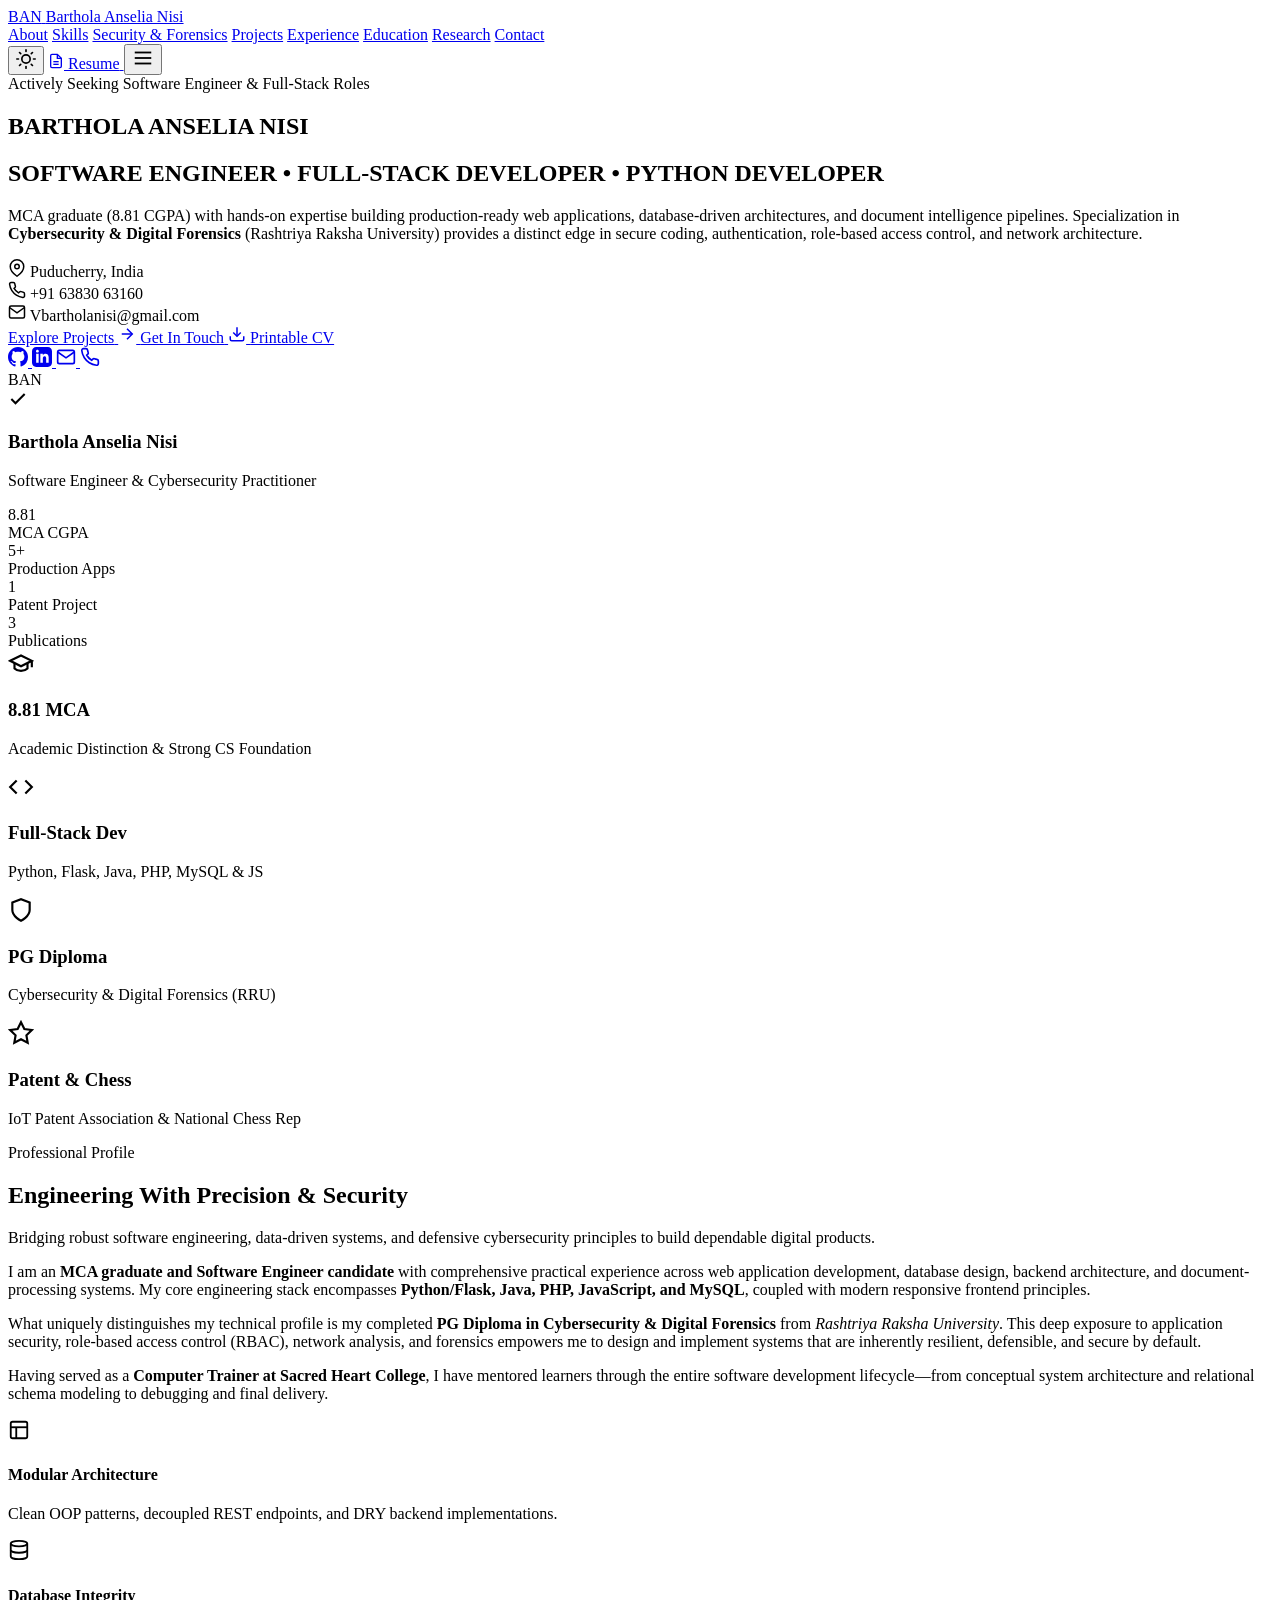
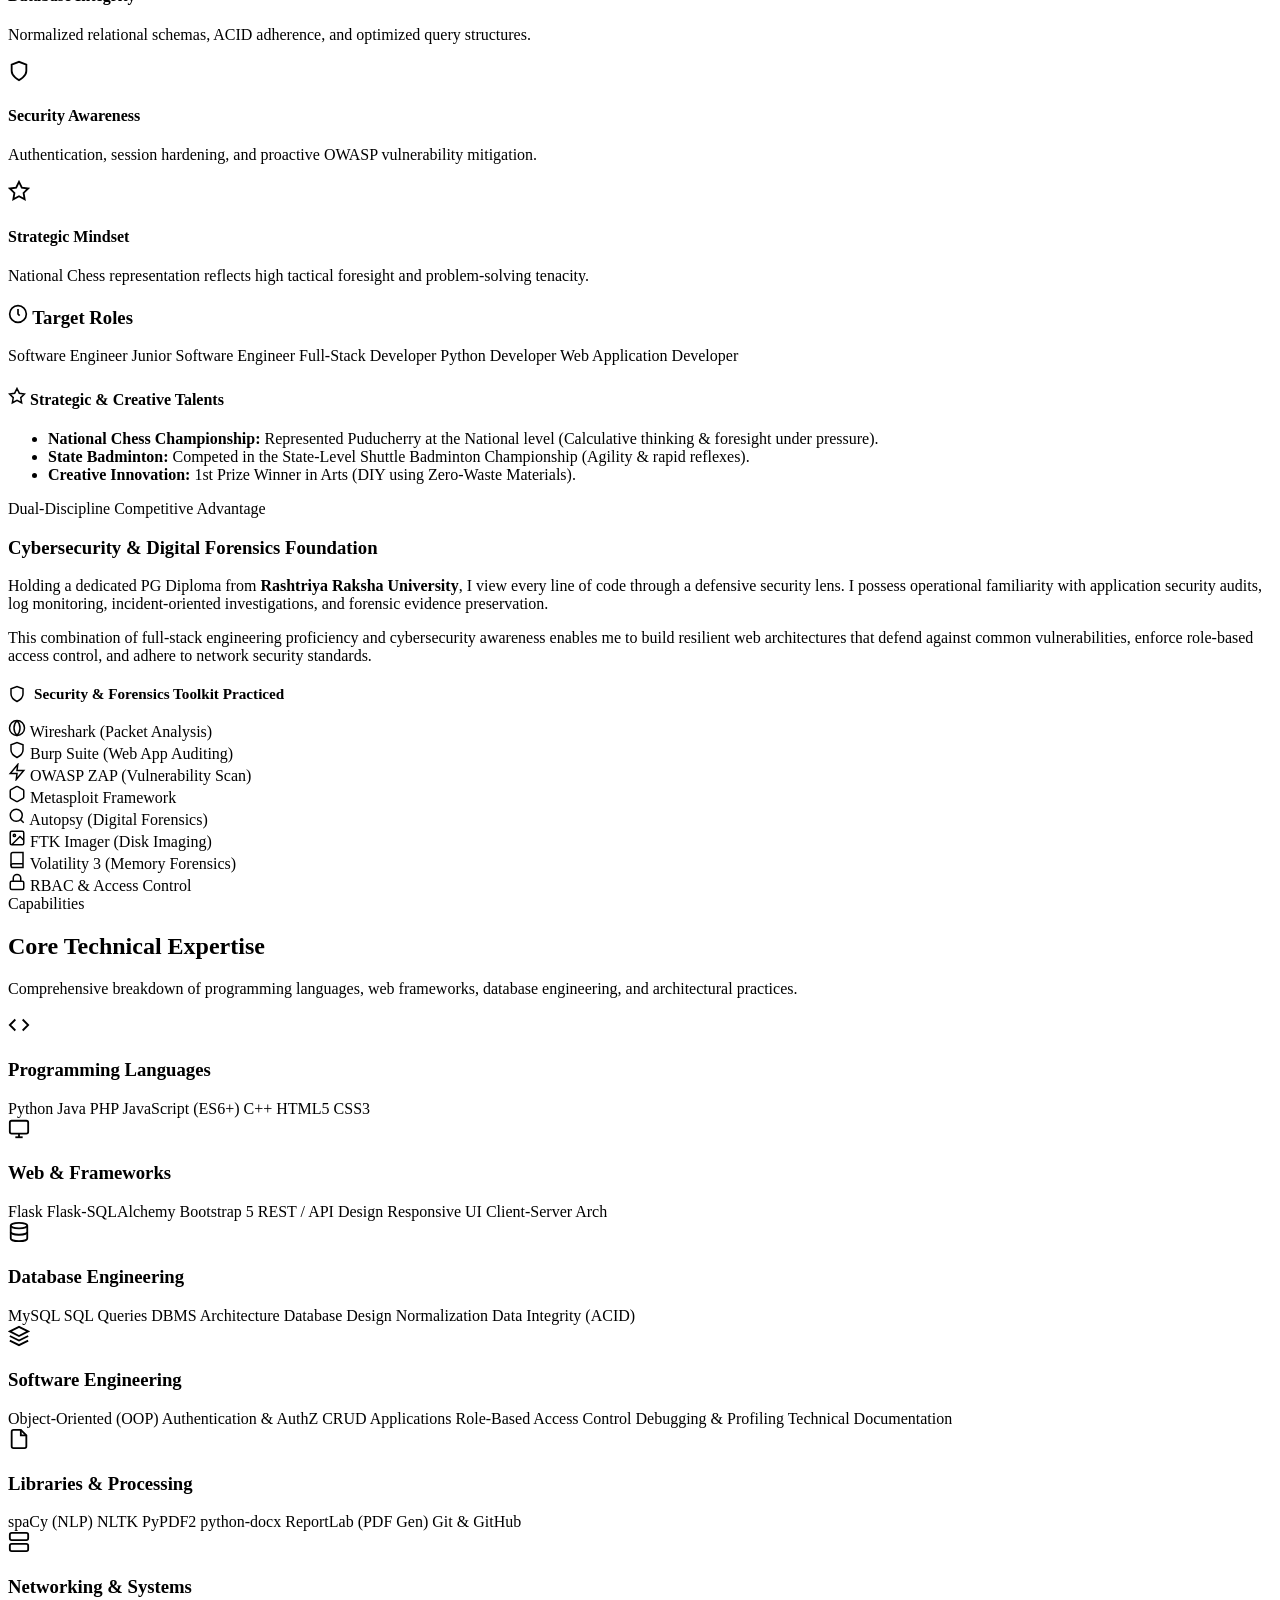
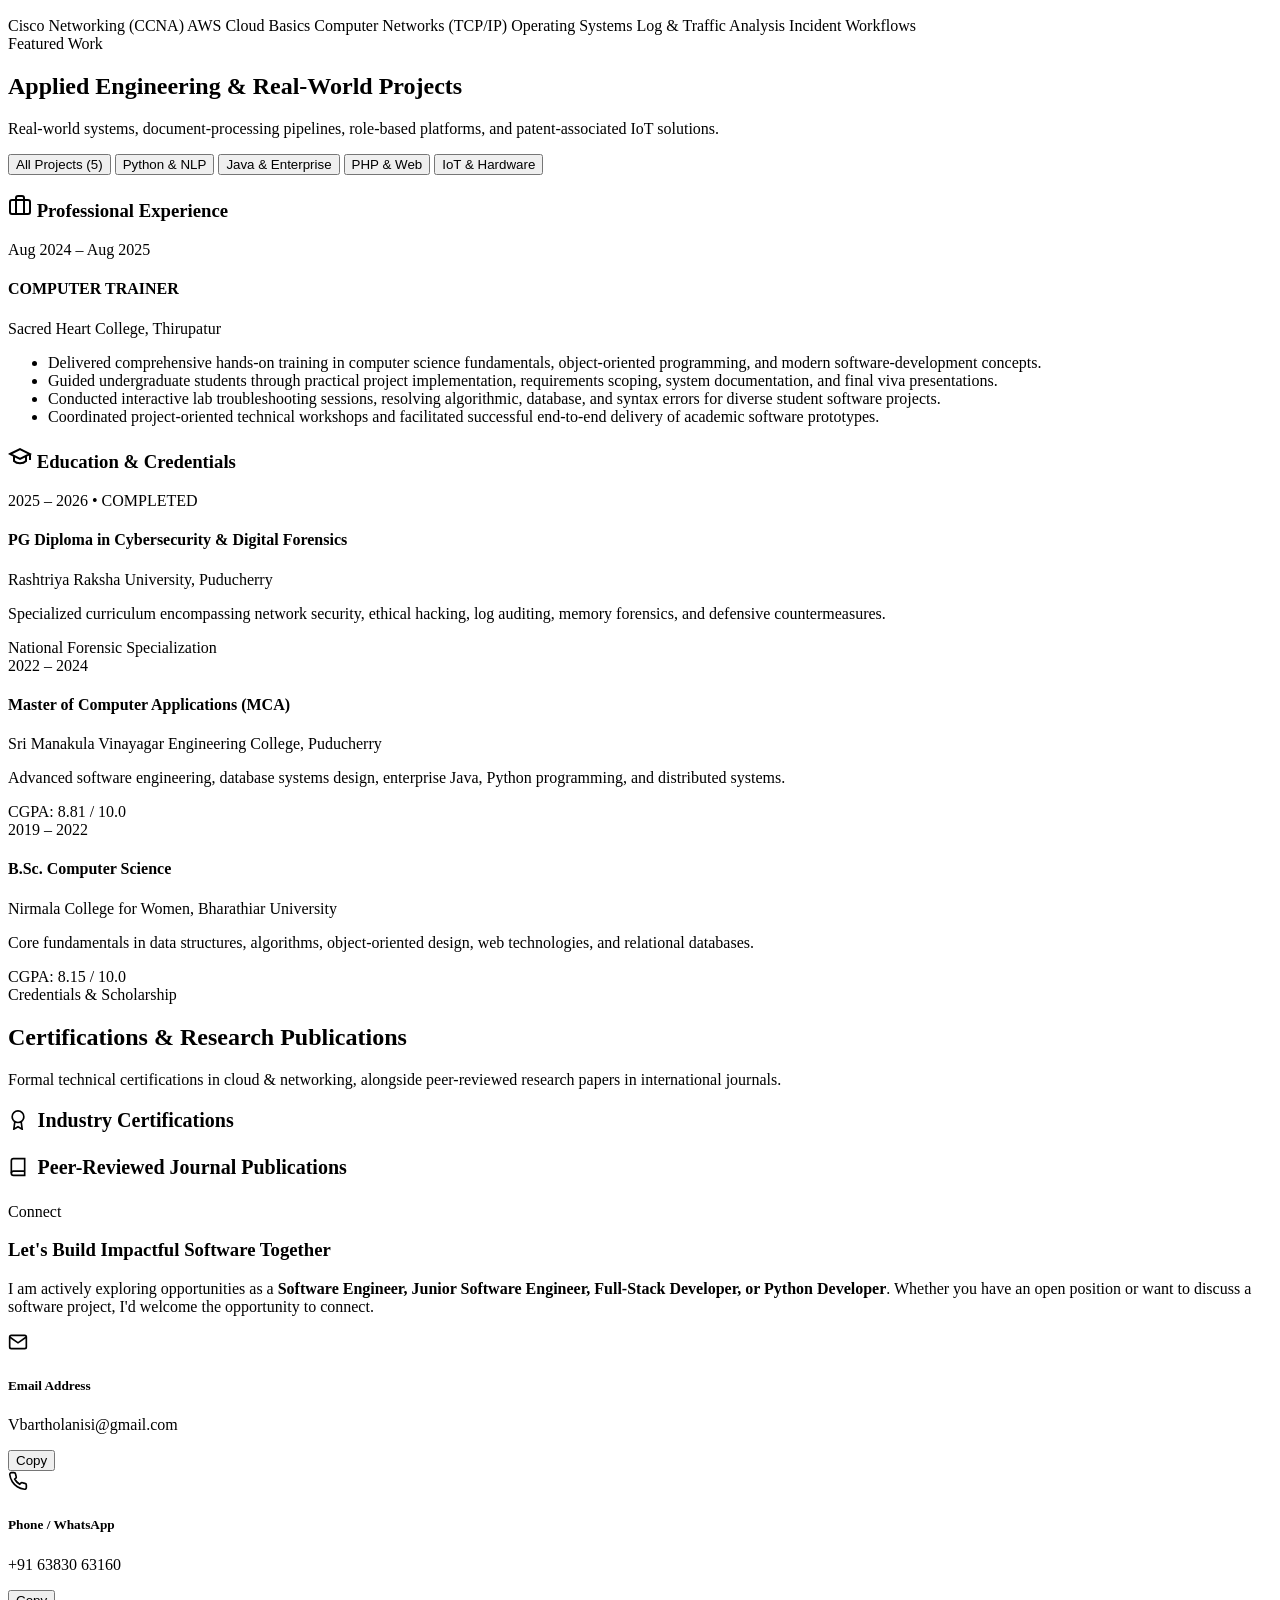
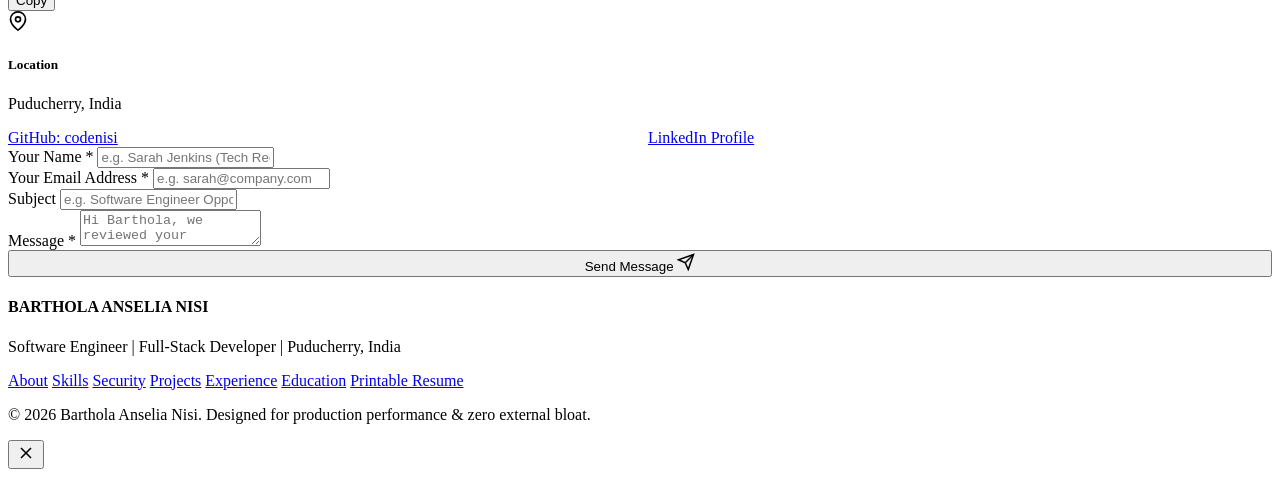
==== index.html @ 33c8a1b3 "Upload index.html" ====
<!DOCTYPE html>
<html lang="en" data-theme="dark">
<head>
  <meta charset="UTF-8">
  <meta name="viewport" content="width=device-width, initial-scale=1.0">
  <title>Barthola Anselia Nisi | Software Engineer & Full-Stack Developer</title>
  <meta name="description" content="Portfolio of Barthola Anselia Nisi - MCA Graduate, Full-Stack Developer, and Python Engineer with specialized PG Diploma in Cybersecurity & Digital Forensics.">
  <meta name="keywords" content="Barthola Anselia Nisi, Software Engineer, Full-Stack Developer, Python Developer, Flask, Java, MySQL, Cybersecurity, Puducherry, Portfolio">
  
  <!-- Google Fonts: Plus Jakarta Sans & JetBrains Mono -->
  <link rel="preconnect" href="https://fonts.googleapis.com">
  <link rel="preconnect" href="https://fonts.gstatic.com" crossorigin>
  <link href="https://fonts.googleapis.com/css2?family=JetBrains+Mono:wght@400;500;600&family=Plus+Jakarta+Sans:wght@400;500;600;700;800&display=swap" rel="stylesheet">
  
  <!-- Favicon -->
  <link rel="icon" type="image/svg+xml" href="assets/favicon.svg">
  
  <!-- Custom Stylesheet -->
  <link rel="stylesheet" href="css/style.css">
</head>
<body>

  <!-- Navigation Bar -->
  <nav class="navbar" id="navbar">
    <div class="container nav-container">
      <a href="#hero" class="nav-brand">
        <span class="brand-badge">BAN</span>
        <span>Barthola Anselia Nisi</span>
      </a>

      <div class="nav-links" id="nav-links">
        <a href="#about" class="nav-link">About</a>
        <a href="#skills" class="nav-link">Skills</a>
        <a href="#security" class="nav-link">Security & Forensics</a>
        <a href="#projects" class="nav-link">Projects</a>
        <a href="#experience" class="nav-link">Experience</a>
        <a href="#education" class="nav-link">Education</a>
        <a href="#research" class="nav-link">Research</a>
        <a href="#contact" class="nav-link">Contact</a>
      </div>

      <div class="nav-actions">
        <!-- Theme Toggle -->
        <button id="theme-toggle" class="theme-toggle-btn" aria-label="Toggle Dark/Light Mode" title="Toggle Theme">
          <svg width="20" height="20" viewBox="0 0 24 24" fill="none" stroke="currentColor" stroke-width="2" stroke-linecap="round" stroke-linejoin="round">
            <circle cx="12" cy="12" r="5"></circle>
            <line x1="12" y1="1" x2="12" y2="3"></line>
            <line x1="12" y1="21" x2="12" y2="23"></line>
            <line x1="4.22" y1="4.22" x2="5.64" y2="5.64"></line>
            <line x1="18.36" y1="18.36" x2="19.78" y2="19.78"></line>
            <line x1="1" y1="12" x2="3" y2="12"></line>
            <line x1="21" y1="12" x2="23" y2="12"></line>
            <line x1="4.22" y1="19.78" x2="5.64" y2="18.36"></line>
            <line x1="18.36" y1="5.64" x2="19.78" y2="4.22"></line>
          </svg>
        </button>

        <!-- Printable Resume Link -->
        <a href="resume.html" target="_blank" class="btn btn-secondary btn-sm" title="View & Print Official Resume">
          <svg width="16" height="16" viewBox="0 0 24 24" fill="none" stroke="currentColor" stroke-width="2">
            <path d="M14 2H6a2 2 0 0 0-2 2v16a2 2 0 0 0 2 2h12a2 2 0 0 0 2-2V8z"></path>
            <polyline points="14 2 14 8 20 8"></polyline>
            <line x1="16" y1="13" x2="8" y2="13"></line>
            <line x1="16" y1="17" x2="8" y2="17"></line>
          </svg>
          <span>Resume</span>
        </a>

        <!-- Mobile Menu Toggle -->
        <button id="mobile-menu-btn" class="mobile-menu-btn" aria-label="Open mobile menu" aria-expanded="false">
          <svg width="22" height="22" viewBox="0 0 24 24" fill="none" stroke="currentColor" stroke-width="2">
            <line x1="3" y1="12" x2="21" y2="12"></line>
            <line x1="3" y1="6" x2="21" y2="6"></line>
            <line x1="3" y1="18" x2="21" y2="18"></line>
          </svg>
        </button>
      </div>
    </div>
  </nav>

  <!-- Hero Section -->
  <section class="hero" id="hero">
    <div class="container hero-grid">
      <div class="hero-content">
        <div class="hero-status-chip">
          <span class="status-dot"></span>
          <span>Actively Seeking Software Engineer & Full-Stack Roles</span>
        </div>

        <h1 class="hero-name">
          BARTHOLA <span class="gradient-text">ANSELIA NISI</span>
        </h1>

        <h2 class="hero-title">
          SOFTWARE ENGINEER &bull; FULL-STACK DEVELOPER &bull; PYTHON DEVELOPER
        </h2>

        <p class="hero-bio">
          MCA graduate (8.81 CGPA) with hands-on expertise building production-ready web applications, database-driven architectures, and document intelligence pipelines. Specialization in <strong>Cybersecurity & Digital Forensics</strong> (Rashtriya Raksha University) provides a distinct edge in secure coding, authentication, role-based access control, and network architecture.
        </p>

        <div class="hero-meta-list">
          <div class="hero-meta-item">
            <svg width="18" height="18" viewBox="0 0 24 24" fill="none" stroke="currentColor" stroke-width="2">
              <path d="M21 10c0 7-9 13-9 13s-9-6-9-13a9 9 0 0 1 18 0z"></path>
              <circle cx="12" cy="10" r="3"></circle>
            </svg>
            <span>Puducherry, India</span>
          </div>
          <div class="hero-meta-item">
            <svg width="18" height="18" viewBox="0 0 24 24" fill="none" stroke="currentColor" stroke-width="2">
              <path d="M22 16.92v3a2 2 0 0 1-2.18 2 19.79 19.79 0 0 1-8.63-3.07 19.5 19.5 0 0 1-6-6 19.79 19.79 0 0 1-3.07-8.67A2 2 0 0 1 4.11 2h3a2 2 0 0 1 2 1.72 12.84 12.84 0 0 0 .7 2.81 2 2 0 0 1-.45 2.11L8.09 9.91a16 16 0 0 0 6 6l1.27-1.27a2 2 0 0 1 2.11-.45 12.84 12.84 0 0 0 2.81.7A2 2 0 0 1 22 16.92z"></path>
            </svg>
            <span>+91 63830 63160</span>
          </div>
          <div class="hero-meta-item">
            <svg width="18" height="18" viewBox="0 0 24 24" fill="none" stroke="currentColor" stroke-width="2">
              <path d="M4 4h16c1.1 0 2 .9 2 2v12c0 1.1-.9 2-2 2H4c-1.1 0-2-.9-2-2V6c0-1.1.9-2 2-2z"></path>
              <polyline points="22,6 12,13 2,6"></polyline>
            </svg>
            <span>Vbartholanisi@gmail.com</span>
          </div>
        </div>

        <div class="hero-actions">
          <a href="#projects" class="btn btn-primary">
            <span>Explore Projects</span>
            <svg width="18" height="18" viewBox="0 0 24 24" fill="none" stroke="currentColor" stroke-width="2">
              <line x1="5" y1="12" x2="19" y2="12"></line>
              <polyline points="12 5 19 12 12 19"></polyline>
            </svg>
          </a>
          <a href="#contact" class="btn btn-secondary">
            <span>Get In Touch</span>
          </a>
          <a href="resume.html" target="_blank" class="btn btn-secondary">
            <svg width="18" height="18" viewBox="0 0 24 24" fill="none" stroke="currentColor" stroke-width="2">
              <path d="M21 15v4a2 2 0 0 1-2 2H5a2 2 0 0 1-2-2v-4"></path>
              <polyline points="7 10 12 15 17 10"></polyline>
              <line x1="12" y1="15" x2="12" y2="3"></line>
            </svg>
            <span>Printable CV</span>
          </a>
        </div>

        <div class="hero-socials">
          <a href="https://github.com/codenisi" target="_blank" rel="noopener noreferrer" class="social-link" title="GitHub: github.com/codenisi">
            <svg width="20" height="20" viewBox="0 0 24 24" fill="currentColor">
              <path d="M12 0C5.37 0 0 5.37 0 12c0 5.31 3.435 9.795 8.205 11.385.6.105.825-.255.825-.57 0-.285-.015-1.23-.015-2.235-3.015.555-3.795-.735-4.035-1.41-.135-.345-.72-1.41-1.23-1.695-.42-.225-1.02-.78-.015-.795.945-.015 1.62.87 1.845 1.23 1.08 1.815 2.805 1.305 3.495.99.105-.78.42-1.305.765-1.605-2.67-.3-5.46-1.335-5.46-5.925 0-1.305.465-2.385 1.23-3.225-.12-.3-.54-1.53.12-3.18 0 0 1.005-.315 3.3 1.23.96-.27 1.98-.405 3-.405s2.04.135 3 .405c2.295-1.56 3.3-1.23 3.3-1.23.66 1.65.24 2.88.12 3.18.765.84 1.23 1.905 1.23 3.225 0 4.605-2.805 5.625-5.475 5.925.435.375.81 1.095.81 2.22 0 1.605-.015 2.895-.015 3.3 0 .315.225.69.825.57A12.02 12.02 0 0024 12c0-6.63-5.37-12-12-12z"/>
            </svg>
          </a>
          <a href="https://linkedin.com/in/barthola-anselia-nisi" target="_blank" rel="noopener noreferrer" class="social-link" title="LinkedIn Profile">
            <svg width="20" height="20" viewBox="0 0 24 24" fill="currentColor">
              <path d="M19 0h-14c-2.761 0-5 2.239-5 5v14c0 2.761 2.239 5 5 5h14c2.762 0 5-2.239 5-5v-14c0-2.761-2.238-5-5-5zm-11 19h-3v-11h3v11zm-1.5-12.268c-.966 0-1.75-.79-1.75-1.764s.784-1.764 1.75-1.764 1.75.79 1.75 1.764-.783 1.764-1.75 1.764zm13.5 12.268h-3v-5.604c0-3.368-4-3.113-4 0v5.604h-3v-11h3v1.765c1.396-2.586 7-2.777 7 2.476v6.759z"/>
            </svg>
          </a>
          <a href="mailto:Vbartholanisi@gmail.com" class="social-link" title="Direct Email">
            <svg width="20" height="20" viewBox="0 0 24 24" fill="none" stroke="currentColor" stroke-width="2">
              <path d="M4 4h16c1.1 0 2 .9 2 2v12c0 1.1-.9 2-2 2H4c-1.1 0-2-.9-2-2V6c0-1.1.9-2 2-2z"></path>
              <polyline points="22,6 12,13 2,6"></polyline>
            </svg>
          </a>
          <a href="tel:+916383063160" class="social-link" title="Phone Call">
            <svg width="20" height="20" viewBox="0 0 24 24" fill="none" stroke="currentColor" stroke-width="2">
              <path d="M22 16.92v3a2 2 0 0 1-2.18 2 19.79 19.79 0 0 1-8.63-3.07 19.5 19.5 0 0 1-6-6 19.79 19.79 0 0 1-3.07-8.67A2 2 0 0 1 4.11 2h3a2 2 0 0 1 2 1.72 12.84 12.84 0 0 0 .7 2.81 2 2 0 0 1-.45 2.11L8.09 9.91a16 16 0 0 0 6 6l1.27-1.27a2 2 0 0 1 2.11-.45 12.84 12.84 0 0 0 2.81.7A2 2 0 0 1 22 16.92z"></path>
            </svg>
          </a>
        </div>
      </div>

      <!-- Hero Visual Card -->
      <div class="hero-card">
        <div class="profile-avatar-wrapper">
          <div class="profile-avatar">BAN</div>
          <div class="profile-badge-float" title="Verified Cybersecurity & Software Edge">
            <svg width="20" height="20" viewBox="0 0 24 24" fill="none" stroke="currentColor" stroke-width="2.5">
              <polyline points="20 6 9 17 4 12"></polyline>
            </svg>
          </div>
        </div>

        <h3 class="hero-card-name">Barthola Anselia Nisi</h3>
        <p class="hero-card-role">Software Engineer & Cybersecurity Practitioner</p>

        <div class="quick-stats-grid">
          <div class="stat-item">
            <div class="stat-number">8.81</div>
            <div class="stat-label">MCA CGPA</div>
          </div>
          <div class="stat-item">
            <div class="stat-number">5+</div>
            <div class="stat-label">Production Apps</div>
          </div>
          <div class="stat-item">
            <div class="stat-number">1</div>
            <div class="stat-label">Patent Project</div>
          </div>
          <div class="stat-item">
            <div class="stat-number">3</div>
            <div class="stat-label">Publications</div>
          </div>
        </div>
      </div>
    </div>
  </section>

  <!-- Metrics Ribbon -->
  <section class="metrics-ribbon">
    <div class="container metrics-row">
      <div class="metric-pill">
        <div class="metric-icon-box">
          <svg width="26" height="26" viewBox="0 0 24 24" fill="none" stroke="currentColor" stroke-width="2">
            <path d="M22 10v6M2 10l10-5 10 5-10 5z"></path>
            <path d="M6 12v5c3 3 9 3 12 0v-5"></path>
          </svg>
        </div>
        <div class="metric-data">
          <h3>8.81 MCA</h3>
          <p>Academic Distinction & Strong CS Foundation</p>
        </div>
      </div>

      <div class="metric-pill">
        <div class="metric-icon-box">
          <svg width="26" height="26" viewBox="0 0 24 24" fill="none" stroke="currentColor" stroke-width="2">
            <polyline points="16 18 22 12 16 6"></polyline>
            <polyline points="8 6 2 12 8 18"></polyline>
          </svg>
        </div>
        <div class="metric-data">
          <h3>Full-Stack Dev</h3>
          <p>Python, Flask, Java, PHP, MySQL & JS</p>
        </div>
      </div>

      <div class="metric-pill">
        <div class="metric-icon-box">
          <svg width="26" height="26" viewBox="0 0 24 24" fill="none" stroke="currentColor" stroke-width="2">
            <path d="M12 22s8-4 8-10V5l-8-3-8 3v7c0 6 8 10 8 10z"></path>
          </svg>
        </div>
        <div class="metric-data">
          <h3>PG Diploma</h3>
          <p>Cybersecurity & Digital Forensics (RRU)</p>
        </div>
      </div>

      <div class="metric-pill">
        <div class="metric-icon-box">
          <svg width="26" height="26" viewBox="0 0 24 24" fill="none" stroke="currentColor" stroke-width="2">
            <polygon points="12 2 15.09 8.26 22 9.27 17 14.14 18.18 21.02 12 17.77 5.82 21.02 7 14.14 2 9.27 8.91 8.26 12 2"></polygon>
          </svg>
        </div>
        <div class="metric-data">
          <h3>Patent & Chess</h3>
          <p>IoT Patent Association & National Chess Rep</p>
        </div>
      </div>
    </div>
  </section>

  <!-- About Section -->
  <section class="section" id="about">
    <div class="container">
      <div class="section-header">
        <span class="section-tag">Professional Profile</span>
        <h2 class="section-title">Engineering With Precision & Security</h2>
        <p class="section-subtitle">Bridging robust software engineering, data-driven systems, and defensive cybersecurity principles to build dependable digital products.</p>
      </div>

      <div class="about-grid">
        <div class="about-text">
          <p>
            I am an <strong>MCA graduate and Software Engineer candidate</strong> with comprehensive practical experience across web application development, database design, backend architecture, and document-processing systems. My core engineering stack encompasses <strong>Python/Flask, Java, PHP, JavaScript, and MySQL</strong>, coupled with modern responsive frontend principles.
          </p>
          <p>
            What uniquely distinguishes my technical profile is my completed <strong>PG Diploma in Cybersecurity & Digital Forensics</strong> from <em>Rashtriya Raksha University</em>. This deep exposure to application security, role-based access control (RBAC), network analysis, and forensics empowers me to design and implement systems that are inherently resilient, defensible, and secure by default.
          </p>
          <p>
            Having served as a <strong>Computer Trainer at Sacred Heart College</strong>, I have mentored learners through the entire software development lifecycle—from conceptual system architecture and relational schema modeling to debugging and final delivery.
          </p>

          <div class="about-highlights-list">
            <div class="highlight-card">
              <svg width="22" height="22" viewBox="0 0 24 24" fill="none" stroke="currentColor" stroke-width="2">
                <rect x="3" y="3" width="18" height="18" rx="2" ry="2"></rect>
                <line x1="3" y1="9" x2="21" y2="9"></line>
                <line x1="9" y1="21" x2="9" y2="9"></line>
              </svg>
              <div>
                <h4>Modular Architecture</h4>
                <p>Clean OOP patterns, decoupled REST endpoints, and DRY backend implementations.</p>
              </div>
            </div>

            <div class="highlight-card">
              <svg width="22" height="22" viewBox="0 0 24 24" fill="none" stroke="currentColor" stroke-width="2">
                <ellipse cx="12" cy="5" rx="9" ry="3"></ellipse>
                <path d="M21 12c0 1.66-4 3-9 3s-9-1.34-9-3"></path>
                <path d="M3 5v14c0 1.66 4 3 9 3s9-1.34 9-3V5"></path>
              </svg>
              <div>
                <h4>Database Integrity</h4>
                <p>Normalized relational schemas, ACID adherence, and optimized query structures.</p>
              </div>
            </div>

            <div class="highlight-card">
              <svg width="22" height="22" viewBox="0 0 24 24" fill="none" stroke="currentColor" stroke-width="2">
                <path d="M12 22s8-4 8-10V5l-8-3-8 3v7c0 6 8 10 8 10z"></path>
              </svg>
              <div>
                <h4>Security Awareness</h4>
                <p>Authentication, session hardening, and proactive OWASP vulnerability mitigation.</p>
              </div>
            </div>

            <div class="highlight-card">
              <svg width="22" height="22" viewBox="0 0 24 24" fill="none" stroke="currentColor" stroke-width="2">
                <polygon points="12 2 15.09 8.26 22 9.27 17 14.14 18.18 21.02 12 17.77 5.82 21.02 7 14.14 2 9.27 8.91 8.26 12 2"></polygon>
              </svg>
              <div>
                <h4>Strategic Mindset</h4>
                <p>National Chess representation reflects high tactical foresight and problem-solving tenacity.</p>
              </div>
            </div>
          </div>
        </div>

        <div class="about-sidebar">
          <div class="target-roles-box">
            <h3>
              <svg width="20" height="20" viewBox="0 0 24 24" fill="none" stroke="currentColor" stroke-width="2">
                <circle cx="12" cy="12" r="10"></circle>
                <polyline points="12 6 12 12 14 14"></polyline>
              </svg>
              <span>Target Roles</span>
            </h3>
            <div class="role-tags">
              <span class="role-tag">Software Engineer</span>
              <span class="role-tag">Junior Software Engineer</span>
              <span class="role-tag">Full-Stack Developer</span>
              <span class="role-tag">Python Developer</span>
              <span class="role-tag">Web Application Developer</span>
            </div>

            <div class="sports-creative-card">
              <h4>
                <svg width="18" height="18" viewBox="0 0 24 24" fill="none" stroke="currentColor" stroke-width="2">
                  <polygon points="12 2 15.09 8.26 22 9.27 17 14.14 18.18 21.02 12 17.77 5.82 21.02 7 14.14 2 9.27 8.91 8.26 12 2"></polygon>
                </svg>
                <span>Strategic & Creative Talents</span>
              </h4>
              <ul>
                <li><strong>National Chess Championship:</strong> Represented Puducherry at the National level (Calculative thinking & foresight under pressure).</li>
                <li><strong>State Badminton:</strong> Competed in the State-Level Shuttle Badminton Championship (Agility & rapid reflexes).</li>
                <li><strong>Creative Innovation:</strong> 1st Prize Winner in Arts (DIY using Zero-Waste Materials).</li>
              </ul>
            </div>
          </div>
        </div>
      </div>

      <!-- Cybersecurity Spotlight Callout -->
      <div class="cyber-spotlight-card" id="security">
        <div class="cyber-badge">Dual-Discipline Competitive Advantage</div>
        <div class="cyber-grid">
          <div class="cyber-content">
            <h3>Cybersecurity & Digital Forensics Foundation</h3>
            <p>
              Holding a dedicated PG Diploma from <strong>Rashtriya Raksha University</strong>, I view every line of code through a defensive security lens. I possess operational familiarity with application security audits, log monitoring, incident-oriented investigations, and forensic evidence preservation.
            </p>
            <p>
              This combination of full-stack engineering proficiency and cybersecurity awareness enables me to build resilient web architectures that defend against common vulnerabilities, enforce role-based access control, and adhere to network security standards.
            </p>
          </div>

          <div class="security-tools-block">
            <h4 style="font-size: 0.95rem; font-weight: 700; margin-bottom: 1rem; color: var(--text-primary); display: flex; align-items: center; gap: 0.5rem;">
              <svg width="18" height="18" viewBox="0 0 24 24" fill="none" stroke="currentColor" stroke-width="2"><path d="M12 22s8-4 8-10V5l-8-3-8 3v7c0 6 8 10 8 10z"></path></svg>
              <span>Security & Forensics Toolkit Practiced</span>
            </h4>
            <div class="security-tools-grid">
              <div class="sec-tool-pill">
                <svg width="18" height="18" viewBox="0 0 24 24" fill="none" stroke="currentColor" stroke-width="2"><circle cx="12" cy="12" r="10"></circle><path d="M12 2a14.5 14.5 0 0 0 0 20 14.5 14.5 0 0 0 0-20"></path></svg>
                <span>Wireshark (Packet Analysis)</span>
              </div>
              <div class="sec-tool-pill">
                <svg width="18" height="18" viewBox="0 0 24 24" fill="none" stroke="currentColor" stroke-width="2"><path d="M12 22s8-4 8-10V5l-8-3-8 3v7c0 6 8 10 8 10z"></path></svg>
                <span>Burp Suite (Web App Auditing)</span>
              </div>
              <div class="sec-tool-pill">
                <svg width="18" height="18" viewBox="0 0 24 24" fill="none" stroke="currentColor" stroke-width="2"><polygon points="13 2 3 14 12 14 11 22 21 10 12 10 13 2"></polygon></svg>
                <span>OWASP ZAP (Vulnerability Scan)</span>
              </div>
              <div class="sec-tool-pill">
                <svg width="18" height="18" viewBox="0 0 24 24" fill="none" stroke="currentColor" stroke-width="2"><path d="M21 16V8a2 2 0 0 0-1-1.73l-7-4a2 2 0 0 0-2 0l-7 4A2 2 0 0 0 3 8v8a2 2 0 0 0 1 1.73l7 4a2 2 0 0 0 2 0l7-4A2 2 0 0 0 21 16z"></path></svg>
                <span>Metasploit Framework</span>
              </div>
              <div class="sec-tool-pill">
                <svg width="18" height="18" viewBox="0 0 24 24" fill="none" stroke="currentColor" stroke-width="2"><circle cx="11" cy="11" r="8"></circle><line x1="21" y1="21" x2="16.65" y2="16.65"></line></svg>
                <span>Autopsy (Digital Forensics)</span>
              </div>
              <div class="sec-tool-pill">
                <svg width="18" height="18" viewBox="0 0 24 24" fill="none" stroke="currentColor" stroke-width="2"><rect x="3" y="3" width="18" height="18" rx="2" ry="2"></rect><circle cx="8.5" cy="8.5" r="1.5"></circle><polyline points="21 15 16 10 5 21"></polyline></svg>
                <span>FTK Imager (Disk Imaging)</span>
              </div>
              <div class="sec-tool-pill">
                <svg width="18" height="18" viewBox="0 0 24 24" fill="none" stroke="currentColor" stroke-width="2"><path d="M4 19.5A2.5 2.5 0 0 1 6.5 17H20"></path><path d="M6.5 2H20v20H6.5A2.5 2.5 0 0 1 4 19.5v-15A2.5 2.5 0 0 1 6.5 2z"></path></svg>
                <span>Volatility 3 (Memory Forensics)</span>
              </div>
              <div class="sec-tool-pill">
                <svg width="18" height="18" viewBox="0 0 24 24" fill="none" stroke="currentColor" stroke-width="2"><rect x="3" y="11" width="18" height="11" rx="2" ry="2"></rect><path d="M7 11V7a5 5 0 0 1 10 0v4"></path></svg>
                <span>RBAC & Access Control</span>
              </div>
            </div>
          </div>
        </div>
      </div>
    </div>
  </section>

  <!-- Technical Skills Section -->
  <section class="section" id="skills" style="background: var(--bg-secondary);">
    <div class="container">
      <div class="section-header">
        <span class="section-tag">Capabilities</span>
        <h2 class="section-title">Core Technical Expertise</h2>
        <p class="section-subtitle">Comprehensive breakdown of programming languages, web frameworks, database engineering, and architectural practices.</p>
      </div>

      <div class="skills-grid">
        <!-- Languages -->
        <div class="skill-category-card">
          <div class="category-header">
            <div class="category-icon">
              <svg width="22" height="22" viewBox="0 0 24 24" fill="none" stroke="currentColor" stroke-width="2">
                <polyline points="16 18 22 12 16 6"></polyline>
                <polyline points="8 6 2 12 8 18"></polyline>
              </svg>
            </div>
            <h3 class="category-title">Programming Languages</h3>
          </div>
          <div class="skill-badges">
            <span class="skill-badge">Python</span>
            <span class="skill-badge">Java</span>
            <span class="skill-badge">PHP</span>
            <span class="skill-badge">JavaScript (ES6+)</span>
            <span class="skill-badge">C++</span>
            <span class="skill-badge">HTML5</span>
            <span class="skill-badge">CSS3</span>
          </div>
        </div>

        <!-- Web & Frameworks -->
        <div class="skill-category-card">
          <div class="category-header">
            <div class="category-icon">
              <svg width="22" height="22" viewBox="0 0 24 24" fill="none" stroke="currentColor" stroke-width="2">
                <rect x="2" y="3" width="20" height="14" rx="2" ry="2"></rect>
                <line x1="8" y1="21" x2="16" y2="21"></line>
                <line x1="12" y1="17" x2="12" y2="21"></line>
              </svg>
            </div>
            <h3 class="category-title">Web & Frameworks</h3>
          </div>
          <div class="skill-badges">
            <span class="skill-badge">Flask</span>
            <span class="skill-badge">Flask-SQLAlchemy</span>
            <span class="skill-badge">Bootstrap 5</span>
            <span class="skill-badge">REST / API Design</span>
            <span class="skill-badge">Responsive UI</span>
            <span class="skill-badge">Client-Server Arch</span>
          </div>
        </div>

        <!-- Database Systems -->
        <div class="skill-category-card">
          <div class="category-header">
            <div class="category-icon">
              <svg width="22" height="22" viewBox="0 0 24 24" fill="none" stroke="currentColor" stroke-width="2">
                <ellipse cx="12" cy="5" rx="9" ry="3"></ellipse>
                <path d="M21 12c0 1.66-4 3-9 3s-9-1.34-9-3"></path>
                <path d="M3 5v14c0 1.66 4 3 9 3s9-1.34 9-3V5"></path>
              </svg>
            </div>
            <h3 class="category-title">Database Engineering</h3>
          </div>
          <div class="skill-badges">
            <span class="skill-badge">MySQL</span>
            <span class="skill-badge">SQL Queries</span>
            <span class="skill-badge">DBMS Architecture</span>
            <span class="skill-badge">Database Design</span>
            <span class="skill-badge">Normalization</span>
            <span class="skill-badge">Data Integrity (ACID)</span>
          </div>
        </div>

        <!-- Software Development Practices -->
        <div class="skill-category-card">
          <div class="category-header">
            <div class="category-icon">
              <svg width="22" height="22" viewBox="0 0 24 24" fill="none" stroke="currentColor" stroke-width="2">
                <polygon points="12 2 2 7 12 12 22 7 12 2"></polygon>
                <polyline points="2 17 12 22 22 17"></polyline>
                <polyline points="2 12 12 17 22 12"></polyline>
              </svg>
            </div>
            <h3 class="category-title">Software Engineering</h3>
          </div>
          <div class="skill-badges">
            <span class="skill-badge">Object-Oriented (OOP)</span>
            <span class="skill-badge">Authentication & AuthZ</span>
            <span class="skill-badge">CRUD Applications</span>
            <span class="skill-badge">Role-Based Access Control</span>
            <span class="skill-badge">Debugging & Profiling</span>
            <span class="skill-badge">Technical Documentation</span>
          </div>
        </div>

        <!-- Libraries & NLP Tools -->
        <div class="skill-category-card">
          <div class="category-header">
            <div class="category-icon">
              <svg width="22" height="22" viewBox="0 0 24 24" fill="none" stroke="currentColor" stroke-width="2">
                <path d="M14 2H6a2 2 0 0 0-2 2v16a2 2 0 0 0 2 2h12a2 2 0 0 0 2-2V8z"></path>
                <polyline points="14 2 14 8 20 8"></polyline>
              </svg>
            </div>
            <h3 class="category-title">Libraries & Processing</h3>
          </div>
          <div class="skill-badges">
            <span class="skill-badge">spaCy (NLP)</span>
            <span class="skill-badge">NLTK</span>
            <span class="skill-badge">PyPDF2</span>
            <span class="skill-badge">python-docx</span>
            <span class="skill-badge">ReportLab (PDF Gen)</span>
            <span class="skill-badge">Git & GitHub</span>
          </div>
        </div>

        <!-- Networking & Cloud Systems -->
        <div class="skill-category-card">
          <div class="category-header">
            <div class="category-icon">
              <svg width="22" height="22" viewBox="0 0 24 24" fill="none" stroke="currentColor" stroke-width="2">
                <rect x="2" y="2" width="20" height="8" rx="2" ry="2"></rect>
                <rect x="2" y="14" width="20" height="8" rx="2" ry="2"></rect>
                <line x1="6" y1="6" x2="6.01" y2="6"></line>
                <line x1="6" y1="18" x2="6.01" y2="18"></line>
              </svg>
            </div>
            <h3 class="category-title">Networking & Systems</h3>
          </div>
          <div class="skill-badges">
            <span class="skill-badge">Cisco Networking (CCNA)</span>
            <span class="skill-badge">AWS Cloud Basics</span>
            <span class="skill-badge">Computer Networks (TCP/IP)</span>
            <span class="skill-badge">Operating Systems</span>
            <span class="skill-badge">Log & Traffic Analysis</span>
            <span class="skill-badge">Incident Workflows</span>
          </div>
        </div>
      </div>
    </div>
  </section>

  <!-- Projects Showcase Section -->
  <section class="section" id="projects">
    <div class="container">
      <div class="section-header">
        <span class="section-tag">Featured Work</span>
        <h2 class="section-title">Applied Engineering & Real-World Projects</h2>
        <p class="section-subtitle">Real-world systems, document-processing pipelines, role-based platforms, and patent-associated IoT solutions.</p>
      </div>

      <!-- Category Filters -->
      <div class="projects-filter-bar">
        <button class="filter-btn active" data-filter="all">All Projects (5)</button>
        <button class="filter-btn" data-filter="python">Python & NLP</button>
        <button class="filter-btn" data-filter="java">Java & Enterprise</button>
        <button class="filter-btn" data-filter="php">PHP & Web</button>
        <button class="filter-btn" data-filter="iot">IoT & Hardware</button>
      </div>

      <!-- Project Grid (Populated via JS) -->
      <div class="projects-grid" id="projects-grid">
        <!-- Rendered dynamically -->
      </div>
    </div>
  </section>

  <!-- Professional Experience & Education Timeline -->
  <section class="section" id="experience" style="background: var(--bg-secondary);">
    <div class="container">
      <div class="timeline-two-col">
        <!-- Professional Experience Column -->
        <div>
          <h3 class="timeline-column-title">
            <svg width="24" height="24" viewBox="0 0 24 24" fill="none" stroke="currentColor" stroke-width="2">
              <rect x="2" y="7" width="20" height="14" rx="2" ry="2"></rect>
              <path d="M16 21V5a2 2 0 0 0-2-2h-4a2 2 0 0 0-2 2v16"></path>
            </svg>
            <span>Professional Experience</span>
          </h3>

          <div class="timeline">
            <div class="timeline-item">
              <div class="timeline-marker"></div>
              <div class="timeline-content">
                <span class="timeline-date">Aug 2024 – Aug 2025</span>
                <h4 class="timeline-role">COMPUTER TRAINER</h4>
                <div class="timeline-org">Sacred Heart College, Thirupatur</div>
                <ul class="timeline-details">
                  <li>Delivered comprehensive hands-on training in computer science fundamentals, object-oriented programming, and modern software-development concepts.</li>
                  <li>Guided undergraduate students through practical project implementation, requirements scoping, system documentation, and final viva presentations.</li>
                  <li>Conducted interactive lab troubleshooting sessions, resolving algorithmic, database, and syntax errors for diverse student software projects.</li>
                  <li>Coordinated project-oriented technical workshops and facilitated successful end-to-end delivery of academic software prototypes.</li>
                </ul>
              </div>
            </div>
          </div>
        </div>

        <!-- Education Column -->
        <div id="education">
          <h3 class="timeline-column-title">
            <svg width="24" height="24" viewBox="0 0 24 24" fill="none" stroke="currentColor" stroke-width="2">
              <path d="M22 10v6M2 10l10-5 10 5-10 5z"></path>
              <path d="M6 12v5c3 3 9 3 12 0v-5"></path>
            </svg>
            <span>Education & Credentials</span>
          </h3>

          <div class="timeline">
            <!-- PG Diploma -->
            <div class="timeline-item">
              <div class="timeline-marker"></div>
              <div class="timeline-content">
                <span class="timeline-date">2025 – 2026 &bull; COMPLETED</span>
                <h4 class="timeline-role">PG Diploma in Cybersecurity & Digital Forensics</h4>
                <div class="timeline-org">Rashtriya Raksha University, Puducherry</div>
                <p class="timeline-details">
                  Specialized curriculum encompassing network security, ethical hacking, log auditing, memory forensics, and defensive countermeasures.
                </p>
                <span class="grade-badge">National Forensic Specialization</span>
              </div>
            </div>

            <!-- MCA -->
            <div class="timeline-item">
              <div class="timeline-marker"></div>
              <div class="timeline-content">
                <span class="timeline-date">2022 – 2024</span>
                <h4 class="timeline-role">Master of Computer Applications (MCA)</h4>
                <div class="timeline-org">Sri Manakula Vinayagar Engineering College, Puducherry</div>
                <p class="timeline-details">
                  Advanced software engineering, database systems design, enterprise Java, Python programming, and distributed systems.
                </p>
                <span class="grade-badge">CGPA: 8.81 / 10.0</span>
              </div>
            </div>

            <!-- B.Sc. CS -->
            <div class="timeline-item">
              <div class="timeline-marker"></div>
              <div class="timeline-content">
                <span class="timeline-date">2019 – 2022</span>
                <h4 class="timeline-role">B.Sc. Computer Science</h4>
                <div class="timeline-org">Nirmala College for Women, Bharathiar University</div>
                <p class="timeline-details">
                  Core fundamentals in data structures, algorithms, object-oriented design, web technologies, and relational databases.
                </p>
                <span class="grade-badge">CGPA: 8.15 / 10.0</span>
              </div>
            </div>
          </div>
        </div>
      </div>
    </div>
  </section>

  <!-- Certifications & Research Section -->
  <section class="section" id="research">
    <div class="container">
      <div class="section-header">
        <span class="section-tag">Credentials & Scholarship</span>
        <h2 class="section-title">Certifications & Research Publications</h2>
        <p class="section-subtitle">Formal technical certifications in cloud & networking, alongside peer-reviewed research papers in international journals.</p>
      </div>

      <!-- Certifications Grid -->
      <h3 style="font-size: 1.25rem; font-weight: 700; margin-bottom: 1.5rem; color: var(--text-primary); display: flex; align-items: center; gap: 0.6rem;">
        <svg width="20" height="20" viewBox="0 0 24 24" fill="none" stroke="currentColor" stroke-width="2">
          <circle cx="12" cy="8" r="7"></circle>
          <polyline points="8.21 13.89 7 23 12 20 17 23 15.79 13.88"></polyline>
        </svg>
        <span>Industry Certifications</span>
      </h3>

      <div class="certifications-grid" id="certifications-grid">
        <!-- Rendered via JS -->
      </div>

      <!-- Research Publications -->
      <h3 style="font-size: 1.25rem; font-weight: 700; margin-bottom: 1.5rem; color: var(--text-primary); display: flex; align-items: center; gap: 0.6rem;">
        <svg width="20" height="20" viewBox="0 0 24 24" fill="none" stroke="currentColor" stroke-width="2">
          <path d="M4 19.5A2.5 2.5 0 0 1 6.5 17H20"></path>
          <path d="M6.5 2H20v20H6.5A2.5 2.5 0 0 1 4 19.5v-15A2.5 2.5 0 0 1 6.5 2z"></path>
        </svg>
        <span>Peer-Reviewed Journal Publications</span>
      </h3>

      <div class="publications-list" id="publications-list">
        <!-- Rendered via JS -->
      </div>
    </div>
  </section>

  <!-- Contact & Connect Section -->
  <section class="section" id="contact" style="background: var(--bg-secondary);">
    <div class="container">
      <div class="contact-wrapper">
        <!-- Contact Info Block -->
        <div class="contact-info-block">
          <span class="section-tag">Connect</span>
          <h3>Let's Build Impactful Software Together</h3>
          <p>
            I am actively exploring opportunities as a <strong>Software Engineer, Junior Software Engineer, Full-Stack Developer, or Python Developer</strong>. Whether you have an open position or want to discuss a software project, I'd welcome the opportunity to connect.
          </p>

          <div class="contact-methods">
            <!-- Email -->
            <div class="contact-method-card">
              <div class="contact-method-left">
                <div class="contact-icon">
                  <svg width="20" height="20" viewBox="0 0 24 24" fill="none" stroke="currentColor" stroke-width="2">
                    <path d="M4 4h16c1.1 0 2 .9 2 2v12c0 1.1-.9 2-2 2H4c-1.1 0-2-.9-2-2V6c0-1.1.9-2 2-2z"></path>
                    <polyline points="22,6 12,13 2,6"></polyline>
                  </svg>
                </div>
                <div class="contact-method-text">
                  <h5>Email Address</h5>
                  <p>Vbartholanisi@gmail.com</p>
                </div>
              </div>
              <button class="copy-btn" data-copy-target="Vbartholanisi@gmail.com" title="Copy email address">Copy</button>
            </div>

            <!-- Phone -->
            <div class="contact-method-card">
              <div class="contact-method-left">
                <div class="contact-icon">
                  <svg width="20" height="20" viewBox="0 0 24 24" fill="none" stroke="currentColor" stroke-width="2">
                    <path d="M22 16.92v3a2 2 0 0 1-2.18 2 19.79 19.79 0 0 1-8.63-3.07 19.5 19.5 0 0 1-6-6 19.79 19.79 0 0 1-3.07-8.67A2 2 0 0 1 4.11 2h3a2 2 0 0 1 2 1.72 12.84 12.84 0 0 0 .7 2.81 2 2 0 0 1-.45 2.11L8.09 9.91a16 16 0 0 0 6 6l1.27-1.27a2 2 0 0 1 2.11-.45 12.84 12.84 0 0 0 2.81.7A2 2 0 0 1 22 16.92z"></path>
                  </svg>
                </div>
                <div class="contact-method-text">
                  <h5>Phone / WhatsApp</h5>
                  <p>+91 63830 63160</p>
                </div>
              </div>
              <button class="copy-btn" data-copy-target="+916383063160" title="Copy phone number">Copy</button>
            </div>

            <!-- Location -->
            <div class="contact-method-card">
              <div class="contact-method-left">
                <div class="contact-icon">
                  <svg width="20" height="20" viewBox="0 0 24 24" fill="none" stroke="currentColor" stroke-width="2">
                    <path d="M21 10c0 7-9 13-9 13s-9-6-9-13a9 9 0 0 1 18 0z"></path>
                    <circle cx="12" cy="10" r="3"></circle>
                  </svg>
                </div>
                <div class="contact-method-text">
                  <h5>Location</h5>
                  <p>Puducherry, India</p>
                </div>
              </div>
            </div>
          </div>

          <div style="display: flex; gap: 1rem;">
            <a href="https://github.com/codenisi" target="_blank" rel="noopener noreferrer" class="btn btn-secondary btn-sm" style="flex: 1;">
              <span>GitHub: codenisi</span>
            </a>
            <a href="https://linkedin.com/in/barthola-anselia-nisi" target="_blank" rel="noopener noreferrer" class="btn btn-secondary btn-sm" style="flex: 1;">
              <span>LinkedIn Profile</span>
            </a>
          </div>
        </div>

        <!-- Contact Form -->
        <div>
          <form class="contact-form" id="contact-form">
            <div class="form-group">
              <label class="form-label" for="sender-name">Your Name *</label>
              <input type="text" id="sender-name" class="form-input" placeholder="e.g. Sarah Jenkins (Tech Recruiter / Engineering Manager)" required>
            </div>

            <div class="form-group">
              <label class="form-label" for="sender-email">Your Email Address *</label>
              <input type="email" id="sender-email" class="form-input" placeholder="e.g. sarah@company.com" required>
            </div>

            <div class="form-group">
              <label class="form-label" for="sender-subject">Subject</label>
              <input type="text" id="sender-subject" class="form-input" placeholder="e.g. Software Engineer Opportunity / Project Inquiry">
            </div>

            <div class="form-group">
              <label class="form-label" for="sender-message">Message *</label>
              <textarea id="sender-message" class="form-textarea" placeholder="Hi Barthola, we reviewed your projects and profile and would love to speak with you..." required></textarea>
            </div>

            <button type="submit" class="btn btn-primary" style="width: 100%;">
              <span>Send Message</span>
              <svg width="18" height="18" viewBox="0 0 24 24" fill="none" stroke="currentColor" stroke-width="2">
                <line x1="22" y1="2" x2="11" y2="13"></line>
                <polygon points="22 2 15 22 11 13 2 9 22 2"></polygon>
              </svg>
            </button>
          </form>
        </div>
      </div>
    </div>
  </section>

  <!-- Footer -->
  <footer class="footer">
    <div class="container">
      <div class="footer-top">
        <div class="footer-brand">
          <h4>BARTHOLA ANSELIA NISI</h4>
          <p>Software Engineer | Full-Stack Developer | Puducherry, India</p>
        </div>
        <div class="footer-nav">
          <a href="#about">About</a>
          <a href="#skills">Skills</a>
          <a href="#security">Security</a>
          <a href="#projects">Projects</a>
          <a href="#experience">Experience</a>
          <a href="#education">Education</a>
          <a href="resume.html" target="_blank">Printable Resume</a>
        </div>
      </div>
      <div class="footer-bottom">
        <p>&copy; 2026 Barthola Anselia Nisi. Designed for production performance & zero external bloat.</p>
      </div>
    </div>
  </footer>

  <!-- Interactive Project Modal -->
  <div class="modal-overlay" id="project-modal" role="dialog" aria-modal="true">
    <div class="modal-box">
      <button class="modal-close-btn" id="modal-close-btn" aria-label="Close modal">
        <svg width="20" height="20" viewBox="0 0 24 24" fill="none" stroke="currentColor" stroke-width="2">
          <line x1="18" y1="6" x2="6" y2="18"></line>
          <line x1="6" y1="6" x2="18" y2="18"></line>
        </svg>
      </button>
      <div id="modal-body-content">
        <!-- Injected via JS -->
      </div>
    </div>
  </div>

  <!-- Toast Notification Element -->
  <div class="toast-notice" id="toast-notice" role="alert"></div>

  <!-- Scripts -->
  <script src="js/projects-data.js"></script>
  <script src="js/main.js"></script>
</body>
</html>
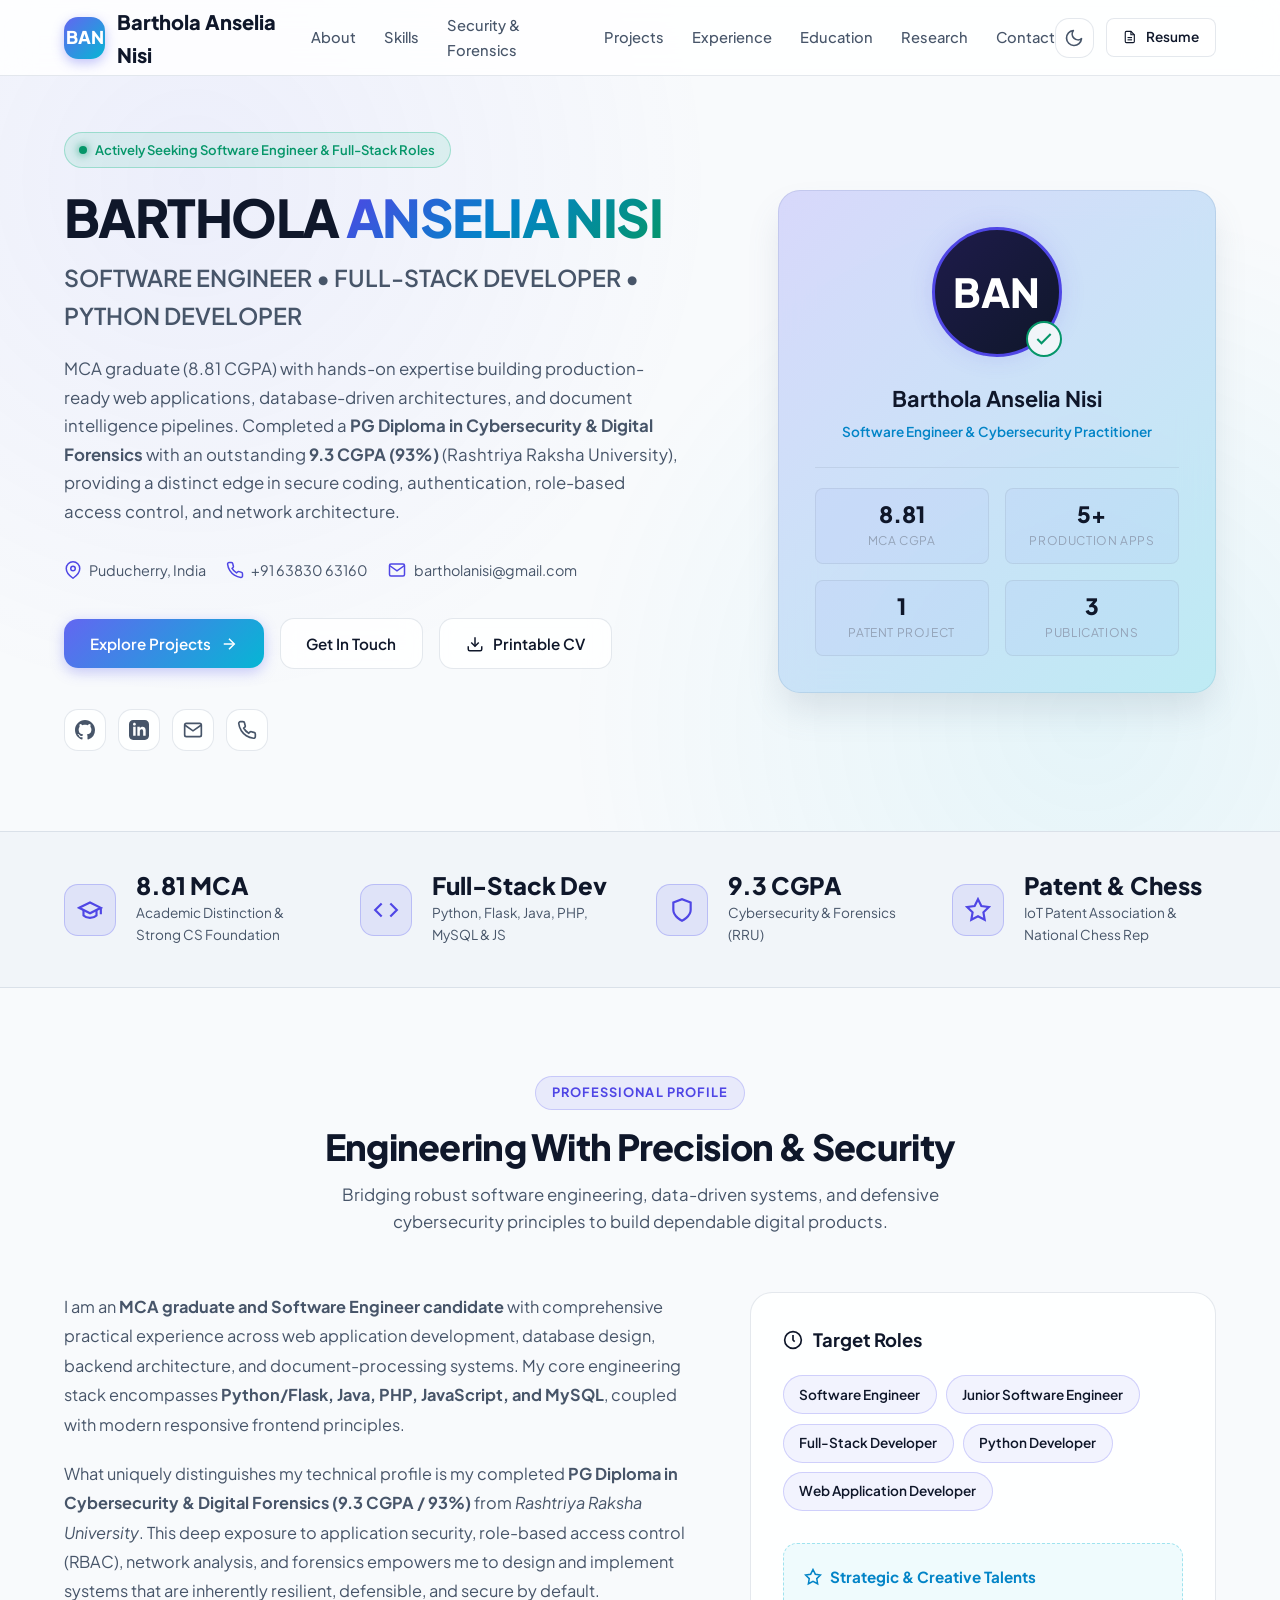
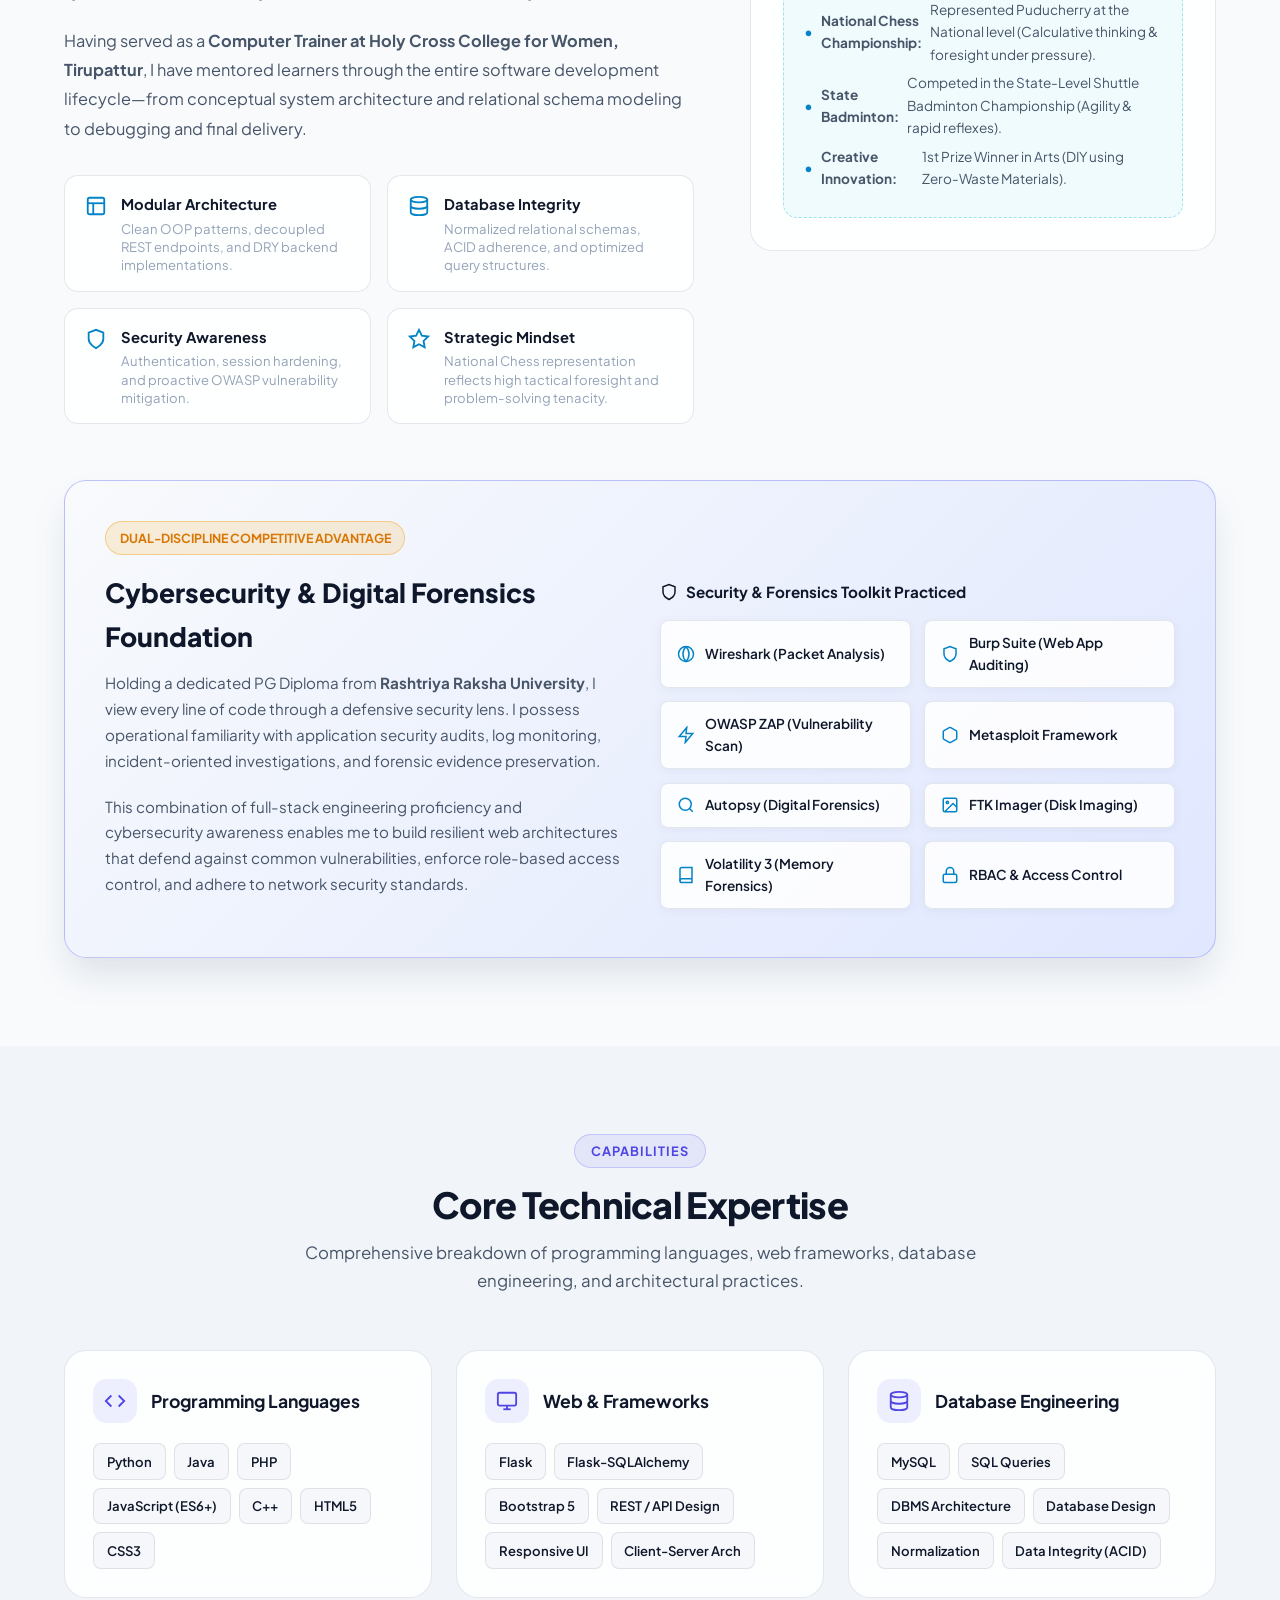
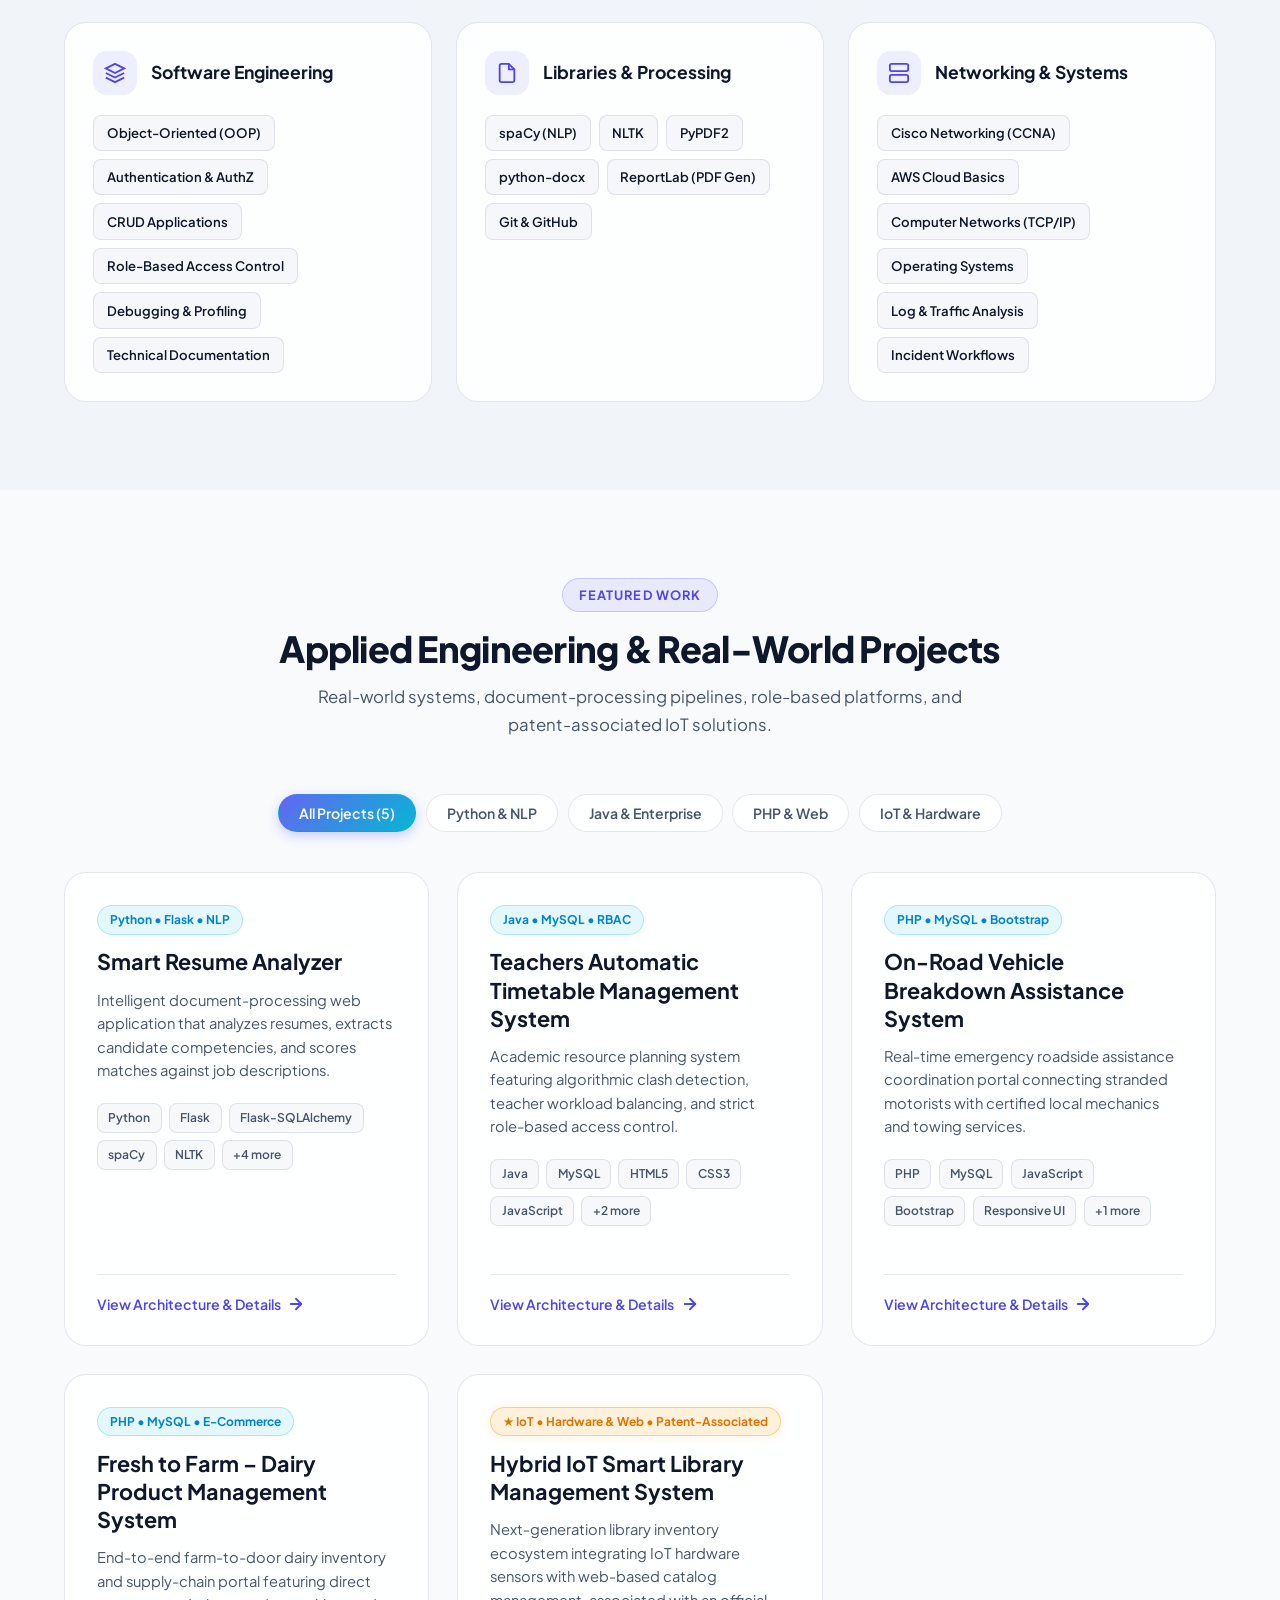
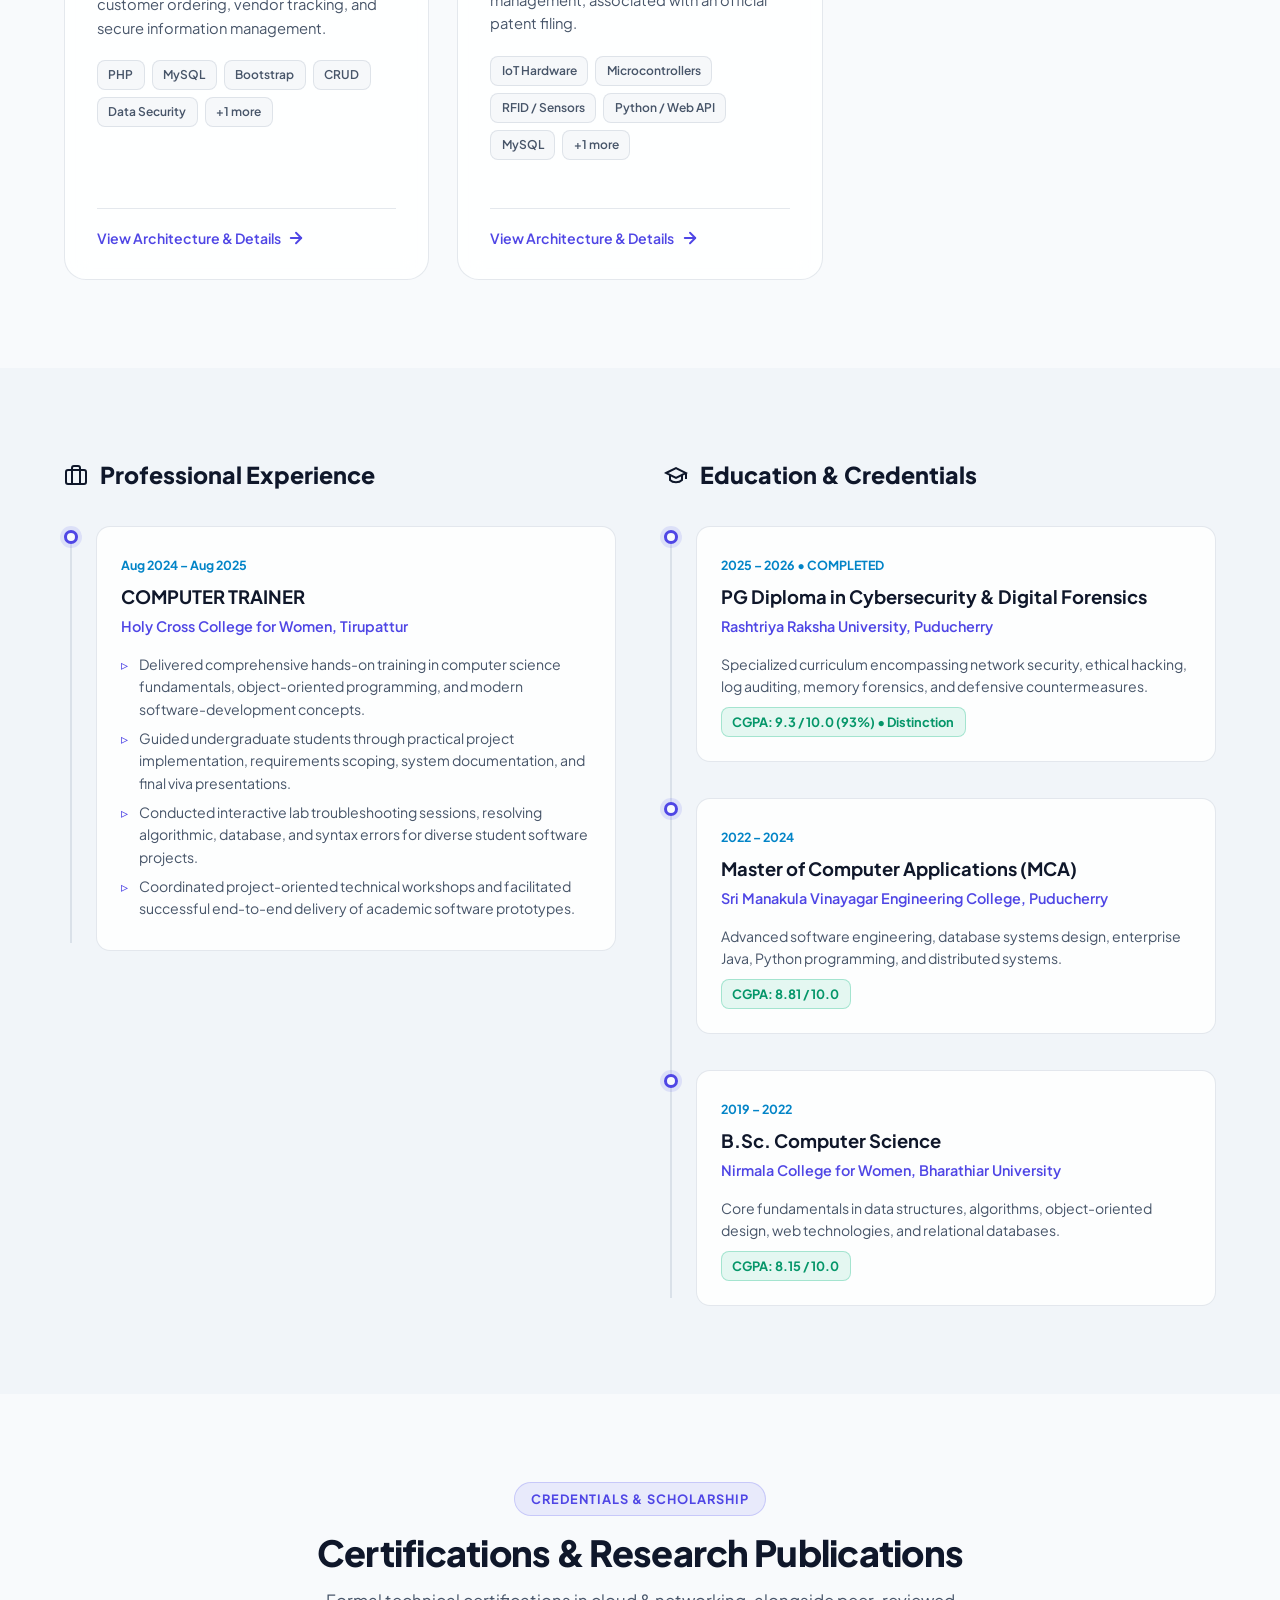
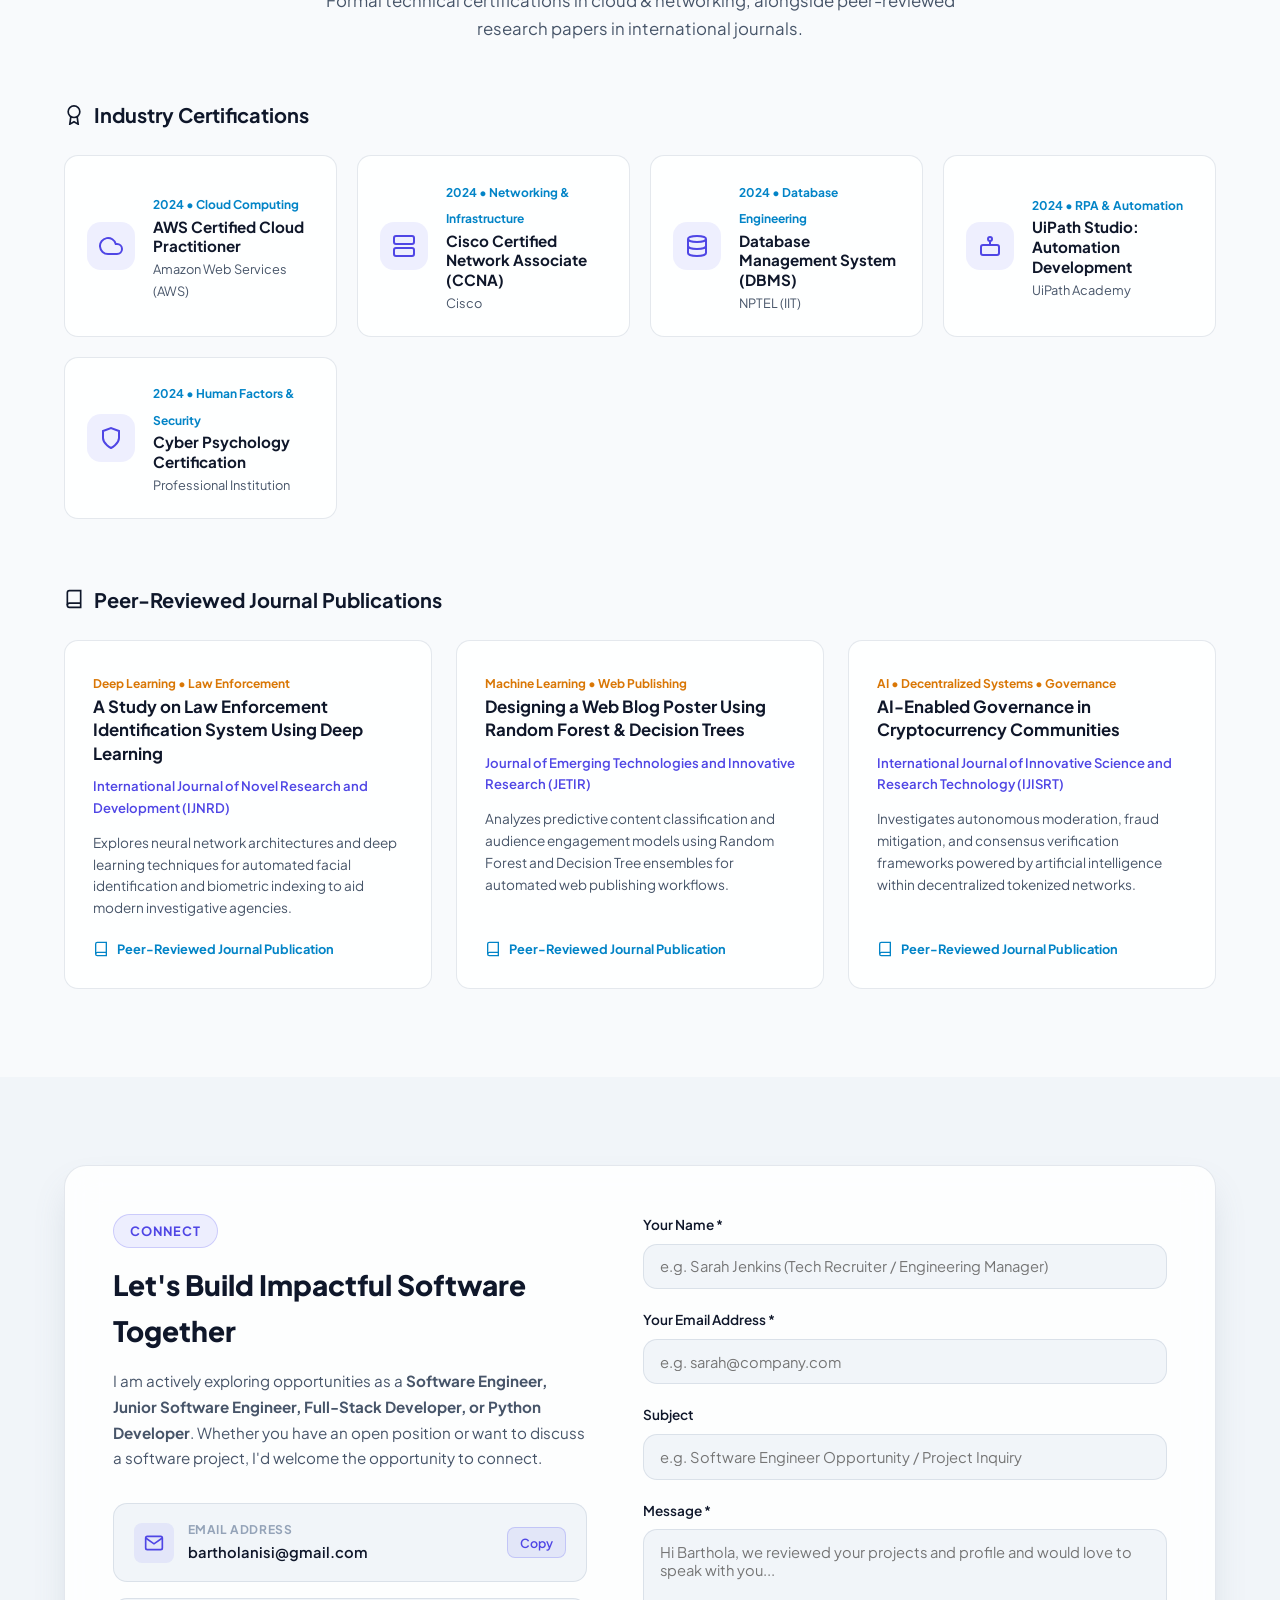
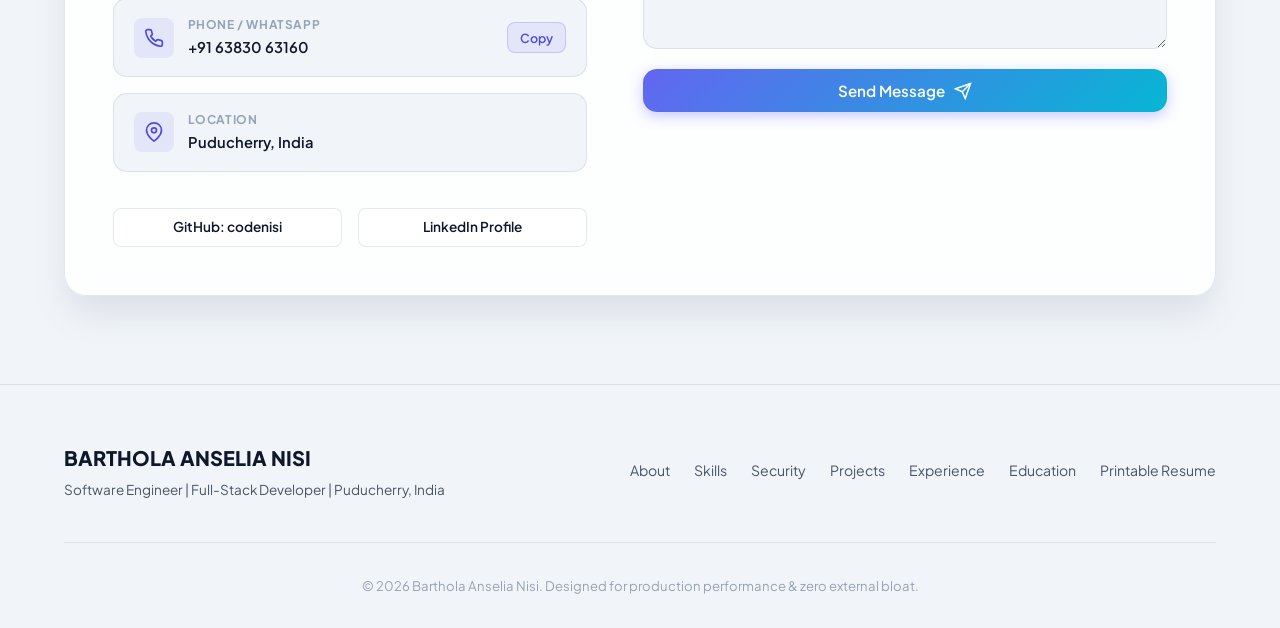
==== commit 3c2a3b40: "Add files via upload" ====
--- a/index.html
+++ b/index.html
@@ -96,7 +96,7 @@
         </h2>
 
         <p class="hero-bio">
-          MCA graduate (8.81 CGPA) with hands-on expertise building production-ready web applications, database-driven architectures, and document intelligence pipelines. Specialization in <strong>Cybersecurity & Digital Forensics</strong> (Rashtriya Raksha University) provides a distinct edge in secure coding, authentication, role-based access control, and network architecture.
+          MCA graduate (8.81 CGPA) with hands-on expertise building production-ready web applications, database-driven architectures, and document intelligence pipelines. Completed a <strong>PG Diploma in Cybersecurity & Digital Forensics</strong> with an outstanding <strong>9.3 CGPA (93%)</strong> (Rashtriya Raksha University), providing a distinct edge in secure coding, authentication, role-based access control, and network architecture.
         </p>
 
         <div class="hero-meta-list">
@@ -118,7 +118,7 @@
               <path d="M4 4h16c1.1 0 2 .9 2 2v12c0 1.1-.9 2-2 2H4c-1.1 0-2-.9-2-2V6c0-1.1.9-2 2-2z"></path>
               <polyline points="22,6 12,13 2,6"></polyline>
             </svg>
-            <span>Vbartholanisi@gmail.com</span>
+            <span>bartholanisi@gmail.com</span>
           </div>
         </div>
 
@@ -154,7 +154,7 @@
               <path d="M19 0h-14c-2.761 0-5 2.239-5 5v14c0 2.761 2.239 5 5 5h14c2.762 0 5-2.239 5-5v-14c0-2.761-2.238-5-5-5zm-11 19h-3v-11h3v11zm-1.5-12.268c-.966 0-1.75-.79-1.75-1.764s.784-1.764 1.75-1.764 1.75.79 1.75 1.764-.783 1.764-1.75 1.764zm13.5 12.268h-3v-5.604c0-3.368-4-3.113-4 0v5.604h-3v-11h3v1.765c1.396-2.586 7-2.777 7 2.476v6.759z"/>
             </svg>
           </a>
-          <a href="mailto:Vbartholanisi@gmail.com" class="social-link" title="Direct Email">
+          <a href="mailto:bartholanisi@gmail.com" class="social-link" title="Direct Email">
             <svg width="20" height="20" viewBox="0 0 24 24" fill="none" stroke="currentColor" stroke-width="2">
               <path d="M4 4h16c1.1 0 2 .9 2 2v12c0 1.1-.9 2-2 2H4c-1.1 0-2-.9-2-2V6c0-1.1.9-2 2-2z"></path>
               <polyline points="22,6 12,13 2,6"></polyline>
@@ -240,8 +240,8 @@
           </svg>
         </div>
         <div class="metric-data">
-          <h3>PG Diploma</h3>
-          <p>Cybersecurity & Digital Forensics (RRU)</p>
+          <h3>9.3 CGPA</h3>
+          <p>Cybersecurity & Forensics (RRU)</p>
         </div>
       </div>
 
@@ -274,10 +274,10 @@
             I am an <strong>MCA graduate and Software Engineer candidate</strong> with comprehensive practical experience across web application development, database design, backend architecture, and document-processing systems. My core engineering stack encompasses <strong>Python/Flask, Java, PHP, JavaScript, and MySQL</strong>, coupled with modern responsive frontend principles.
           </p>
           <p>
-            What uniquely distinguishes my technical profile is my completed <strong>PG Diploma in Cybersecurity & Digital Forensics</strong> from <em>Rashtriya Raksha University</em>. This deep exposure to application security, role-based access control (RBAC), network analysis, and forensics empowers me to design and implement systems that are inherently resilient, defensible, and secure by default.
+            What uniquely distinguishes my technical profile is my completed <strong>PG Diploma in Cybersecurity & Digital Forensics (9.3 CGPA / 93%)</strong> from <em>Rashtriya Raksha University</em>. This deep exposure to application security, role-based access control (RBAC), network analysis, and forensics empowers me to design and implement systems that are inherently resilient, defensible, and secure by default.
           </p>
           <p>
-            Having served as a <strong>Computer Trainer at Sacred Heart College</strong>, I have mentored learners through the entire software development lifecycle—from conceptual system architecture and relational schema modeling to debugging and final delivery.
+            Having served as a <strong>Computer Trainer at Holy Cross College for Women, Tirupattur</strong>, I have mentored learners through the entire software development lifecycle—from conceptual system architecture and relational schema modeling to debugging and final delivery.
           </p>
 
           <div class="about-highlights-list">
@@ -610,7 +610,7 @@
               <div class="timeline-content">
                 <span class="timeline-date">Aug 2024 – Aug 2025</span>
                 <h4 class="timeline-role">COMPUTER TRAINER</h4>
-                <div class="timeline-org">Sacred Heart College, Thirupatur</div>
+                <div class="timeline-org">Holy Cross College for Women, Tirupattur</div>
                 <ul class="timeline-details">
                   <li>Delivered comprehensive hands-on training in computer science fundamentals, object-oriented programming, and modern software-development concepts.</li>
                   <li>Guided undergraduate students through practical project implementation, requirements scoping, system documentation, and final viva presentations.</li>
@@ -643,7 +643,7 @@
                 <p class="timeline-details">
                   Specialized curriculum encompassing network security, ethical hacking, log auditing, memory forensics, and defensive countermeasures.
                 </p>
-                <span class="grade-badge">National Forensic Specialization</span>
+                <span class="grade-badge">CGPA: 9.3 / 10.0 (93%) &bull; Distinction</span>
               </div>
             </div>
 
@@ -741,10 +741,10 @@
                 </div>
                 <div class="contact-method-text">
                   <h5>Email Address</h5>
-                  <p>Vbartholanisi@gmail.com</p>
+                  <p>bartholanisi@gmail.com</p>
                 </div>
               </div>
-              <button class="copy-btn" data-copy-target="Vbartholanisi@gmail.com" title="Copy email address">Copy</button>
+              <button class="copy-btn" data-copy-target="bartholanisi@gmail.com" title="Copy email address">Copy</button>
             </div>
 
             <!-- Phone -->
--- a/css/style.css
+++ b/css/style.css
@@ -0,0 +1,1631 @@
+/* ==========================================================================
+   PORTFOLIO DESIGN SYSTEM & STYLESHEET
+   Barthola Anselia Nisi - Software Engineer | Full-Stack Developer
+   ========================================================================== */
+
+/* --- CSS Variables & Color Tokens --- */
+:root {
+  /* Color Palette - Dark Theme (Default) */
+  --bg-primary: #0a0f1d;
+  --bg-secondary: #0f172a;
+  --bg-card: rgba(17, 24, 39, 0.75);
+  --bg-card-hover: rgba(30, 41, 59, 0.85);
+  --bg-glass: rgba(15, 23, 42, 0.7);
+  --border-color: rgba(148, 163, 184, 0.12);
+  --border-hover: rgba(99, 102, 241, 0.4);
+  
+  --text-primary: #f8fafc;
+  --text-secondary: #94a3b8;
+  --text-muted: #64748b;
+  
+  --accent-primary: #6366f1;       /* Indigo */
+  --accent-primary-hover: #4f46e5;
+  --accent-secondary: #06b6d4;     /* Cyan / Cyber teal */
+  --accent-emerald: #10b981;       /* Success / Active */
+  --accent-amber: #f59e0b;         /* Highlights */
+  --accent-gradient: linear-gradient(135deg, #6366f1 0%, #06b6d4 100%);
+  --accent-gradient-text: linear-gradient(135deg, #818cf8 0%, #38bdf8 50%, #34d399 100%);
+  --glow-color: rgba(99, 102, 241, 0.25);
+
+  /* Shadows & Elevation */
+  --shadow-sm: 0 2px 8px rgba(0, 0, 0, 0.2);
+  --shadow-md: 0 10px 25px -5px rgba(0, 0, 0, 0.3), 0 8px 10px -6px rgba(0, 0, 0, 0.3);
+  --shadow-lg: 0 20px 35px -5px rgba(0, 0, 0, 0.45);
+  --shadow-glow: 0 0 25px rgba(99, 102, 241, 0.25);
+
+  /* Layout & Geometry */
+  --container-max: 1200px;
+  --radius-sm: 8px;
+  --radius-md: 14px;
+  --radius-lg: 22px;
+  --radius-full: 9999px;
+  --nav-height: 76px;
+  --transition: all 0.3s cubic-bezier(0.4, 0, 0.2, 1);
+}
+
+/* Light Theme Variables */
+[data-theme="light"] {
+  --bg-primary: #f8fafc;
+  --bg-secondary: #f1f5f9;
+  --bg-card: rgba(255, 255, 255, 0.85);
+  --bg-card-hover: rgba(255, 255, 255, 1);
+  --bg-glass: rgba(255, 255, 255, 0.85);
+  --border-color: rgba(148, 163, 184, 0.25);
+  --border-hover: rgba(99, 102, 241, 0.5);
+  
+  --text-primary: #0f172a;
+  --text-secondary: #475569;
+  --text-muted: #94a3b8;
+  
+  --accent-primary: #4f46e5;
+  --accent-primary-hover: #4338ca;
+  --accent-secondary: #0284c7;
+  --accent-emerald: #059669;
+  --accent-amber: #d97706;
+  --accent-gradient-text: linear-gradient(135deg, #4f46e5 0%, #0284c7 50%, #059669 100%);
+  --glow-color: rgba(79, 70, 229, 0.15);
+
+  --shadow-sm: 0 2px 8px rgba(100, 116, 139, 0.08);
+  --shadow-md: 0 10px 25px -5px rgba(100, 116, 139, 0.12), 0 8px 10px -6px rgba(100, 116, 139, 0.08);
+  --shadow-lg: 0 20px 35px -5px rgba(100, 116, 139, 0.18);
+  --shadow-glow: 0 0 25px rgba(79, 70, 229, 0.15);
+}
+
+/* --- Base & Reset --- */
+*, *::before, *::after {
+  box-sizing: border-box;
+  margin: 0;
+  padding: 0;
+}
+
+html {
+  scroll-behavior: smooth;
+  font-size: 16px;
+  -webkit-text-size-adjust: 100%;
+}
+
+body {
+  font-family: 'Plus Jakarta Sans', system-ui, -apple-system, BlinkMacSystemFont, 'Segoe UI', Roboto, sans-serif;
+  background-color: var(--bg-primary);
+  color: var(--text-primary);
+  line-height: 1.65;
+  overflow-x: hidden;
+  position: relative;
+  transition: background-color 0.3s ease, color 0.3s ease;
+  min-height: 100vh;
+}
+
+/* Subtle Animated Background Grid */
+body::before {
+  content: "";
+  position: fixed;
+  inset: 0;
+  background-image: 
+    radial-gradient(circle at 15% 20%, rgba(99, 102, 241, 0.08) 0%, transparent 40%),
+    radial-gradient(circle at 85% 80%, rgba(6, 182, 212, 0.08) 0%, transparent 40%);
+  pointer-events: none;
+  z-index: -1;
+}
+
+a {
+  color: inherit;
+  text-decoration: none;
+  transition: var(--transition);
+}
+
+button {
+  font-family: inherit;
+  cursor: pointer;
+  border: none;
+  outline: none;
+  background: none;
+}
+
+ul {
+  list-style: none;
+}
+
+img, svg {
+  display: block;
+  max-width: 100%;
+}
+
+code, pre {
+  font-family: 'JetBrains Mono', 'Fira Code', monospace;
+}
+
+.container {
+  width: 100%;
+  max-width: var(--container-max);
+  margin-inline: auto;
+  padding-inline: 1.5rem;
+}
+
+/* --- Typography & Utilities --- */
+.gradient-text {
+  background: var(--accent-gradient-text);
+  -webkit-background-clip: text;
+  -webkit-text-fill-color: transparent;
+  display: inline-block;
+}
+
+.section-header {
+  text-align: center;
+  margin-bottom: 3.5rem;
+}
+
+.section-tag {
+  display: inline-flex;
+  align-items: center;
+  gap: 0.5rem;
+  padding: 0.35rem 1rem;
+  font-size: 0.8rem;
+  font-weight: 700;
+  text-transform: uppercase;
+  letter-spacing: 0.08em;
+  color: var(--accent-primary);
+  background: rgba(99, 102, 241, 0.1);
+  border: 1px solid rgba(99, 102, 241, 0.25);
+  border-radius: var(--radius-full);
+  margin-bottom: 0.85rem;
+}
+
+.section-title {
+  font-size: 2.25rem;
+  font-weight: 800;
+  letter-spacing: -0.02em;
+  color: var(--text-primary);
+  line-height: 1.25;
+  margin-bottom: 0.75rem;
+}
+
+.section-subtitle {
+  font-size: 1.05rem;
+  color: var(--text-secondary);
+  max-width: 680px;
+  margin-inline: auto;
+}
+
+/* --- Buttons --- */
+.btn {
+  display: inline-flex;
+  align-items: center;
+  justify-content: center;
+  gap: 0.6rem;
+  padding: 0.75rem 1.6rem;
+  font-size: 0.95rem;
+  font-weight: 600;
+  border-radius: var(--radius-md);
+  transition: var(--transition);
+  text-align: center;
+  white-space: nowrap;
+}
+
+.btn-primary {
+  background: var(--accent-gradient);
+  color: #ffffff;
+  box-shadow: 0 4px 14px rgba(99, 102, 241, 0.35);
+}
+
+.btn-primary:hover {
+  transform: translateY(-2px);
+  box-shadow: 0 8px 22px rgba(99, 102, 241, 0.5);
+  color: #ffffff;
+}
+
+.btn-secondary {
+  background: var(--bg-card);
+  color: var(--text-primary);
+  border: 1px solid var(--border-color);
+  backdrop-filter: blur(10px);
+}
+
+.btn-secondary:hover {
+  background: var(--bg-card-hover);
+  border-color: var(--border-hover);
+  transform: translateY(-2px);
+}
+
+.btn-sm {
+  padding: 0.45rem 1rem;
+  font-size: 0.85rem;
+  border-radius: var(--radius-sm);
+}
+
+/* --- Navigation Bar --- */
+.navbar {
+  position: fixed;
+  top: 0;
+  left: 0;
+  right: 0;
+  height: var(--nav-height);
+  background: var(--bg-glass);
+  backdrop-filter: blur(16px);
+  -webkit-backdrop-filter: blur(16px);
+  border-bottom: 1px solid var(--border-color);
+  z-index: 1000;
+  transition: var(--transition);
+}
+
+.navbar.scrolled {
+  box-shadow: var(--shadow-md);
+  border-bottom-color: rgba(99, 102, 241, 0.2);
+}
+
+.nav-container {
+  display: flex;
+  align-items: center;
+  justify-content: space-between;
+  height: 100%;
+}
+
+.nav-brand {
+  display: flex;
+  align-items: center;
+  gap: 0.75rem;
+  font-weight: 800;
+  font-size: 1.25rem;
+  color: var(--text-primary);
+}
+
+.brand-badge {
+  width: 42px;
+  height: 42px;
+  border-radius: var(--radius-md);
+  background: var(--accent-gradient);
+  display: flex;
+  align-items: center;
+  justify-content: center;
+  color: #ffffff;
+  font-weight: 900;
+  font-size: 1.1rem;
+  box-shadow: 0 4px 12px rgba(99, 102, 241, 0.4);
+}
+
+.nav-links {
+  display: flex;
+  align-items: center;
+  gap: 1.75rem;
+}
+
+.nav-link {
+  font-size: 0.92rem;
+  font-weight: 500;
+  color: var(--text-secondary);
+  position: relative;
+  padding-block: 0.25rem;
+}
+
+.nav-link:hover,
+.nav-link.active {
+  color: var(--text-primary);
+}
+
+.nav-link::after {
+  content: "";
+  position: absolute;
+  bottom: 0;
+  left: 0;
+  width: 0;
+  height: 2px;
+  background: var(--accent-gradient);
+  border-radius: 2px;
+  transition: width 0.25s ease;
+}
+
+.nav-link:hover::after,
+.nav-link.active::after {
+  width: 100%;
+}
+
+.nav-actions {
+  display: flex;
+  align-items: center;
+  gap: 0.75rem;
+}
+
+.theme-toggle-btn {
+  width: 40px;
+  height: 40px;
+  border-radius: var(--radius-md);
+  display: flex;
+  align-items: center;
+  justify-content: center;
+  color: var(--text-secondary);
+  border: 1px solid var(--border-color);
+  background: var(--bg-card);
+  transition: var(--transition);
+}
+
+.theme-toggle-btn:hover {
+  color: var(--accent-primary);
+  border-color: var(--accent-primary);
+  transform: rotate(15deg);
+}
+
+.mobile-menu-btn {
+  display: none;
+  width: 40px;
+  height: 40px;
+  border-radius: var(--radius-md);
+  align-items: center;
+  justify-content: center;
+  color: var(--text-primary);
+  border: 1px solid var(--border-color);
+  background: var(--bg-card);
+}
+
+/* --- Hero Section --- */
+.hero {
+  padding-top: calc(var(--nav-height) + 3.5rem);
+  padding-bottom: 5rem;
+  position: relative;
+  overflow: hidden;
+}
+
+.hero-grid {
+  display: grid;
+  grid-template-columns: 1.2fr 0.8fr;
+  gap: 3.5rem;
+  align-items: center;
+}
+
+.hero-status-chip {
+  display: inline-flex;
+  align-items: center;
+  gap: 0.5rem;
+  padding: 0.4rem 0.9rem;
+  background: rgba(16, 185, 129, 0.1);
+  border: 1px solid rgba(16, 185, 129, 0.3);
+  border-radius: var(--radius-full);
+  font-size: 0.82rem;
+  font-weight: 600;
+  color: var(--accent-emerald);
+  margin-bottom: 1.25rem;
+}
+
+.status-dot {
+  width: 8px;
+  height: 8px;
+  border-radius: 50%;
+  background-color: var(--accent-emerald);
+  box-shadow: 0 0 10px var(--accent-emerald);
+  animation: pulse-dot 2s infinite;
+}
+
+@keyframes pulse-dot {
+  0%, 100% { opacity: 1; transform: scale(1); }
+  50% { opacity: 0.5; transform: scale(1.3); }
+}
+
+.hero-name {
+  font-size: 3.25rem;
+  font-weight: 800;
+  line-height: 1.12;
+  letter-spacing: -0.03em;
+  margin-bottom: 0.75rem;
+}
+
+.hero-title {
+  font-size: 1.45rem;
+  font-weight: 600;
+  color: var(--text-secondary);
+  margin-bottom: 1.25rem;
+}
+
+.hero-bio {
+  font-size: 1.05rem;
+  color: var(--text-secondary);
+  line-height: 1.7;
+  margin-bottom: 2rem;
+  max-width: 620px;
+}
+
+.hero-meta-list {
+  display: flex;
+  flex-wrap: wrap;
+  gap: 1.25rem;
+  margin-bottom: 2.25rem;
+  font-size: 0.9rem;
+  color: var(--text-secondary);
+}
+
+.hero-meta-item {
+  display: inline-flex;
+  align-items: center;
+  gap: 0.45rem;
+}
+
+.hero-meta-item svg {
+  color: var(--accent-primary);
+  flex-shrink: 0;
+}
+
+.hero-actions {
+  display: flex;
+  flex-wrap: wrap;
+  align-items: center;
+  gap: 1rem;
+  margin-bottom: 2.5rem;
+}
+
+.hero-socials {
+  display: flex;
+  align-items: center;
+  gap: 0.75rem;
+}
+
+.social-link {
+  width: 42px;
+  height: 42px;
+  border-radius: var(--radius-md);
+  display: flex;
+  align-items: center;
+  justify-content: center;
+  color: var(--text-secondary);
+  border: 1px solid var(--border-color);
+  background: var(--bg-card);
+  transition: var(--transition);
+}
+
+.social-link:hover {
+  color: #ffffff;
+  background: var(--accent-primary);
+  border-color: var(--accent-primary);
+  transform: translateY(-3px);
+  box-shadow: 0 4px 12px rgba(99, 102, 241, 0.4);
+}
+
+/* Hero Right Card / Profile Visual */
+.hero-card {
+  position: relative;
+  background: var(--bg-card);
+  border: 1px solid var(--border-color);
+  border-radius: var(--radius-lg);
+  padding: 2.25rem;
+  backdrop-filter: blur(16px);
+  box-shadow: var(--shadow-lg);
+}
+
+.hero-card::before {
+  content: "";
+  position: absolute;
+  inset: -1px;
+  border-radius: inherit;
+  background: var(--accent-gradient);
+  z-index: -1;
+  opacity: 0.25;
+}
+
+.profile-avatar-wrapper {
+  position: relative;
+  width: 130px;
+  height: 130px;
+  margin: 0 auto 1.5rem;
+}
+
+.profile-avatar {
+  width: 100%;
+  height: 100%;
+  border-radius: 50%;
+  background: linear-gradient(135deg, #1e1b4b, #0f172a);
+  border: 3px solid var(--accent-primary);
+  display: flex;
+  align-items: center;
+  justify-content: center;
+  color: #ffffff;
+  font-size: 2.5rem;
+  font-weight: 800;
+  box-shadow: var(--shadow-glow);
+}
+
+.profile-badge-float {
+  position: absolute;
+  bottom: 0;
+  right: 0;
+  background: var(--bg-secondary);
+  border: 2px solid var(--accent-emerald);
+  width: 36px;
+  height: 36px;
+  border-radius: 50%;
+  display: flex;
+  align-items: center;
+  justify-content: center;
+  color: var(--accent-emerald);
+}
+
+.hero-card-name {
+  text-align: center;
+  font-size: 1.35rem;
+  font-weight: 700;
+  margin-bottom: 0.25rem;
+}
+
+.hero-card-role {
+  text-align: center;
+  font-size: 0.85rem;
+  color: var(--accent-secondary);
+  font-weight: 600;
+  margin-bottom: 1.5rem;
+}
+
+.quick-stats-grid {
+  display: grid;
+  grid-template-columns: repeat(2, 1fr);
+  gap: 1rem;
+  padding-top: 1.25rem;
+  border-top: 1px solid var(--border-color);
+}
+
+.stat-item {
+  text-align: center;
+  padding: 0.75rem;
+  background: rgba(99, 102, 241, 0.05);
+  border-radius: var(--radius-sm);
+  border: 1px solid var(--border-color);
+}
+
+.stat-number {
+  font-size: 1.4rem;
+  font-weight: 800;
+  color: var(--text-primary);
+  line-height: 1.2;
+}
+
+.stat-label {
+  font-size: 0.75rem;
+  color: var(--text-muted);
+  text-transform: uppercase;
+  letter-spacing: 0.05em;
+  margin-top: 0.2rem;
+}
+
+/* --- Metrics / Highlights Ribbon --- */
+.metrics-ribbon {
+  padding-block: 2.5rem;
+  background: var(--bg-secondary);
+  border-block: 1px solid var(--border-color);
+}
+
+.metrics-row {
+  display: grid;
+  grid-template-columns: repeat(4, 1fr);
+  gap: 2rem;
+}
+
+.metric-pill {
+  display: flex;
+  align-items: center;
+  gap: 1.25rem;
+}
+
+.metric-icon-box {
+  width: 52px;
+  height: 52px;
+  border-radius: var(--radius-md);
+  background: rgba(99, 102, 241, 0.12);
+  border: 1px solid rgba(99, 102, 241, 0.3);
+  display: flex;
+  align-items: center;
+  justify-content: center;
+  color: var(--accent-primary);
+  flex-shrink: 0;
+}
+
+.metric-data h3 {
+  font-size: 1.5rem;
+  font-weight: 800;
+  line-height: 1.1;
+  color: var(--text-primary);
+}
+
+.metric-data p {
+  font-size: 0.85rem;
+  color: var(--text-secondary);
+  margin-top: 0.2rem;
+}
+
+/* --- About & Specialized Focus --- */
+.section {
+  padding-block: 5.5rem;
+}
+
+.about-grid {
+  display: grid;
+  grid-template-columns: 1.15fr 0.85fr;
+  gap: 3.5rem;
+  align-items: start;
+}
+
+.about-text p {
+  color: var(--text-secondary);
+  font-size: 1.02rem;
+  line-height: 1.8;
+  margin-bottom: 1.25rem;
+}
+
+.about-highlights-list {
+  display: grid;
+  grid-template-columns: repeat(2, 1fr);
+  gap: 1rem;
+  margin-top: 2rem;
+}
+
+.highlight-card {
+  padding: 1rem 1.25rem;
+  background: var(--bg-card);
+  border: 1px solid var(--border-color);
+  border-radius: var(--radius-md);
+  display: flex;
+  align-items: flex-start;
+  gap: 0.85rem;
+}
+
+.highlight-card svg {
+  color: var(--accent-secondary);
+  flex-shrink: 0;
+  margin-top: 0.2rem;
+}
+
+.highlight-card h4 {
+  font-size: 0.92rem;
+  font-weight: 700;
+  color: var(--text-primary);
+}
+
+.highlight-card p {
+  font-size: 0.82rem;
+  color: var(--text-muted);
+  margin-bottom: 0;
+  line-height: 1.4;
+  margin-top: 0.2rem;
+}
+
+.target-roles-box {
+  background: var(--bg-card);
+  border: 1px solid var(--border-color);
+  border-radius: var(--radius-lg);
+  padding: 2rem;
+}
+
+.target-roles-box h3 {
+  font-size: 1.15rem;
+  font-weight: 700;
+  margin-bottom: 1.25rem;
+  display: flex;
+  align-items: center;
+  gap: 0.6rem;
+}
+
+.role-tags {
+  display: flex;
+  flex-wrap: wrap;
+  gap: 0.6rem;
+  margin-bottom: 2rem;
+}
+
+.role-tag {
+  padding: 0.45rem 0.95rem;
+  background: rgba(99, 102, 241, 0.08);
+  border: 1px solid rgba(99, 102, 241, 0.25);
+  color: var(--text-primary);
+  font-size: 0.85rem;
+  font-weight: 600;
+  border-radius: var(--radius-full);
+}
+
+.sports-creative-card {
+  padding: 1.25rem;
+  background: rgba(6, 182, 212, 0.06);
+  border: 1px dashed rgba(6, 182, 212, 0.35);
+  border-radius: var(--radius-md);
+}
+
+.sports-creative-card h4 {
+  font-size: 0.95rem;
+  font-weight: 700;
+  color: var(--accent-secondary);
+  margin-bottom: 0.6rem;
+  display: flex;
+  align-items: center;
+  gap: 0.5rem;
+}
+
+.sports-creative-card ul li {
+  font-size: 0.85rem;
+  color: var(--text-secondary);
+  margin-bottom: 0.4rem;
+  display: flex;
+  align-items: center;
+  gap: 0.5rem;
+}
+
+.sports-creative-card ul li::before {
+  content: "•";
+  color: var(--accent-secondary);
+  font-weight: bold;
+}
+
+/* --- Cybersecurity & Forensics Feature Callout --- */
+.cyber-spotlight-card {
+  margin-top: 3.5rem;
+  background: linear-gradient(135deg, rgba(15, 23, 42, 0.9) 0%, rgba(30, 27, 75, 0.9) 100%);
+  border: 1px solid rgba(99, 102, 241, 0.3);
+  border-radius: var(--radius-lg);
+  padding: 2.5rem;
+  position: relative;
+  overflow: hidden;
+  box-shadow: var(--shadow-lg);
+}
+
+[data-theme="light"] .cyber-spotlight-card {
+  background: linear-gradient(135deg, #f8fafc 0%, #e0e7ff 100%);
+  border-color: rgba(99, 102, 241, 0.35);
+}
+
+.cyber-badge {
+  display: inline-flex;
+  align-items: center;
+  gap: 0.5rem;
+  background: rgba(245, 158, 11, 0.15);
+  border: 1px solid rgba(245, 158, 11, 0.4);
+  color: var(--accent-amber);
+  padding: 0.35rem 0.85rem;
+  font-size: 0.78rem;
+  font-weight: 700;
+  text-transform: uppercase;
+  border-radius: var(--radius-full);
+  margin-bottom: 1rem;
+}
+
+.cyber-grid {
+  display: grid;
+  grid-template-columns: 1fr 1fr;
+  gap: 2.5rem;
+  align-items: center;
+}
+
+.cyber-content h3 {
+  font-size: 1.65rem;
+  font-weight: 800;
+  margin-bottom: 0.75rem;
+  color: var(--text-primary);
+}
+
+.cyber-content p {
+  font-size: 0.95rem;
+  color: var(--text-secondary);
+  line-height: 1.7;
+  margin-bottom: 1.25rem;
+}
+
+.security-tools-grid {
+  display: grid;
+  grid-template-columns: repeat(2, 1fr);
+  gap: 0.85rem;
+}
+
+.sec-tool-pill {
+  display: flex;
+  align-items: center;
+  gap: 0.6rem;
+  padding: 0.65rem 1rem;
+  background: var(--bg-card);
+  border: 1px solid var(--border-color);
+  border-radius: var(--radius-sm);
+  font-size: 0.85rem;
+  font-weight: 600;
+  color: var(--text-primary);
+  box-shadow: var(--shadow-sm);
+}
+
+.sec-tool-pill svg {
+  color: var(--accent-secondary);
+  flex-shrink: 0;
+}
+
+/* --- Technical Skills Section --- */
+.skills-grid {
+  display: grid;
+  grid-template-columns: repeat(3, 1fr);
+  gap: 1.5rem;
+}
+
+.skill-category-card {
+  background: var(--bg-card);
+  border: 1px solid var(--border-color);
+  border-radius: var(--radius-lg);
+  padding: 1.75rem;
+  transition: var(--transition);
+  backdrop-filter: blur(12px);
+}
+
+.skill-category-card:hover {
+  border-color: var(--border-hover);
+  transform: translateY(-4px);
+  box-shadow: var(--shadow-md);
+}
+
+.category-header {
+  display: flex;
+  align-items: center;
+  gap: 0.85rem;
+  margin-bottom: 1.25rem;
+}
+
+.category-icon {
+  width: 44px;
+  height: 44px;
+  border-radius: var(--radius-md);
+  background: rgba(99, 102, 241, 0.1);
+  display: flex;
+  align-items: center;
+  justify-content: center;
+  color: var(--accent-primary);
+}
+
+.category-title {
+  font-size: 1.1rem;
+  font-weight: 700;
+}
+
+.skill-badges {
+  display: flex;
+  flex-wrap: wrap;
+  gap: 0.5rem;
+}
+
+.skill-badge {
+  padding: 0.4rem 0.8rem;
+  background: rgba(148, 163, 184, 0.08);
+  border: 1px solid var(--border-color);
+  border-radius: var(--radius-sm);
+  font-size: 0.82rem;
+  font-weight: 600;
+  color: var(--text-primary);
+  transition: var(--transition);
+}
+
+.skill-badge:hover {
+  border-color: var(--accent-primary);
+  color: var(--accent-primary);
+  background: rgba(99, 102, 241, 0.08);
+}
+
+/* --- Projects Section --- */
+.projects-filter-bar {
+  display: flex;
+  justify-content: center;
+  flex-wrap: wrap;
+  gap: 0.6rem;
+  margin-bottom: 2.5rem;
+}
+
+.filter-btn {
+  padding: 0.55rem 1.25rem;
+  font-size: 0.88rem;
+  font-weight: 600;
+  border-radius: var(--radius-full);
+  border: 1px solid var(--border-color);
+  background: var(--bg-card);
+  color: var(--text-secondary);
+  transition: var(--transition);
+}
+
+.filter-btn:hover {
+  color: var(--text-primary);
+  border-color: var(--border-hover);
+}
+
+.filter-btn.active {
+  background: var(--accent-gradient);
+  color: #ffffff;
+  border-color: transparent;
+  box-shadow: 0 4px 12px rgba(99, 102, 241, 0.3);
+}
+
+.projects-grid {
+  display: grid;
+  grid-template-columns: repeat(auto-fit, minmax(350px, 1fr));
+  gap: 1.75rem;
+}
+
+.project-card {
+  background: var(--bg-card);
+  border: 1px solid var(--border-color);
+  border-radius: var(--radius-lg);
+  padding: 2rem;
+  display: flex;
+  flex-direction: column;
+  justify-content: space-between;
+  transition: var(--transition);
+  position: relative;
+  overflow: hidden;
+  backdrop-filter: blur(12px);
+}
+
+.project-card:hover {
+  transform: translateY(-6px);
+  border-color: var(--border-hover);
+  box-shadow: var(--shadow-lg);
+}
+
+.project-card-top {
+  margin-bottom: 1.5rem;
+}
+
+.project-badge-tag {
+  display: inline-block;
+  font-size: 0.75rem;
+  font-weight: 700;
+  color: var(--accent-secondary);
+  background: rgba(6, 182, 212, 0.1);
+  border: 1px solid rgba(6, 182, 212, 0.25);
+  padding: 0.25rem 0.75rem;
+  border-radius: var(--radius-full);
+  margin-bottom: 0.85rem;
+  transition: var(--transition);
+}
+
+.project-badge-tag.patent-badge {
+  color: var(--accent-amber);
+  background: rgba(245, 158, 11, 0.14);
+  border-color: rgba(245, 158, 11, 0.4);
+  box-shadow: 0 0 12px rgba(245, 158, 11, 0.15);
+}
+
+.project-title {
+  font-size: 1.35rem;
+  font-weight: 700;
+  line-height: 1.3;
+  margin-bottom: 0.75rem;
+  color: var(--text-primary);
+}
+
+.project-desc {
+  font-size: 0.92rem;
+  color: var(--text-secondary);
+  line-height: 1.6;
+  margin-bottom: 1.25rem;
+}
+
+.project-tech-pills {
+  display: flex;
+  flex-wrap: wrap;
+  gap: 0.45rem;
+  margin-bottom: 1.5rem;
+}
+
+.tech-pill {
+  font-size: 0.75rem;
+  font-weight: 600;
+  padding: 0.25rem 0.65rem;
+  background: rgba(148, 163, 184, 0.08);
+  border: 1px solid var(--border-color);
+  border-radius: var(--radius-sm);
+  color: var(--text-secondary);
+}
+
+.project-footer {
+  display: flex;
+  align-items: center;
+  justify-content: space-between;
+  padding-top: 1.25rem;
+  border-top: 1px solid var(--border-color);
+}
+
+.project-details-btn {
+  display: inline-flex;
+  align-items: center;
+  gap: 0.4rem;
+  font-size: 0.88rem;
+  font-weight: 600;
+  color: var(--accent-primary);
+  transition: var(--transition);
+}
+
+.project-details-btn:hover {
+  color: var(--accent-secondary);
+  gap: 0.65rem;
+}
+
+/* --- Experience & Education Timelines --- */
+.timeline-two-col {
+  display: grid;
+  grid-template-columns: 1fr 1fr;
+  gap: 3rem;
+}
+
+.timeline-column-title {
+  font-size: 1.45rem;
+  font-weight: 800;
+  margin-bottom: 2rem;
+  display: flex;
+  align-items: center;
+  gap: 0.75rem;
+  color: var(--text-primary);
+}
+
+.timeline {
+  position: relative;
+  padding-left: 2rem;
+}
+
+.timeline::before {
+  content: "";
+  position: absolute;
+  top: 0.5rem;
+  bottom: 0.5rem;
+  left: 6px;
+  width: 2px;
+  background: var(--border-color);
+}
+
+.timeline-item {
+  position: relative;
+  margin-bottom: 2.25rem;
+}
+
+.timeline-item:last-child {
+  margin-bottom: 0;
+}
+
+.timeline-marker {
+  position: absolute;
+  left: -2rem;
+  top: 0.25rem;
+  width: 14px;
+  height: 14px;
+  border-radius: 50%;
+  background: var(--bg-primary);
+  border: 3px solid var(--accent-primary);
+  box-shadow: 0 0 0 4px rgba(99, 102, 241, 0.15);
+}
+
+.timeline-content {
+  background: var(--bg-card);
+  border: 1px solid var(--border-color);
+  border-radius: var(--radius-md);
+  padding: 1.5rem;
+  transition: var(--transition);
+}
+
+.timeline-content:hover {
+  border-color: var(--border-hover);
+  transform: translateX(4px);
+}
+
+.timeline-date {
+  display: inline-block;
+  font-size: 0.78rem;
+  font-weight: 700;
+  color: var(--accent-secondary);
+  margin-bottom: 0.4rem;
+}
+
+.timeline-role {
+  font-size: 1.15rem;
+  font-weight: 700;
+  color: var(--text-primary);
+  margin-bottom: 0.2rem;
+}
+
+.timeline-org {
+  font-size: 0.9rem;
+  font-weight: 600;
+  color: var(--accent-primary);
+  margin-bottom: 0.85rem;
+}
+
+.timeline-details {
+  font-size: 0.88rem;
+  color: var(--text-secondary);
+  line-height: 1.6;
+}
+
+.timeline-details li {
+  margin-bottom: 0.4rem;
+  position: relative;
+  padding-left: 1.1rem;
+}
+
+.timeline-details li::before {
+  content: "▹";
+  position: absolute;
+  left: 0;
+  color: var(--accent-primary);
+}
+
+.grade-badge {
+  display: inline-block;
+  margin-top: 0.6rem;
+  font-size: 0.8rem;
+  font-weight: 700;
+  padding: 0.2rem 0.65rem;
+  background: rgba(16, 185, 129, 0.1);
+  border: 1px solid rgba(16, 185, 129, 0.3);
+  color: var(--accent-emerald);
+  border-radius: var(--radius-sm);
+}
+
+/* --- Certifications & Research Section --- */
+.certifications-grid {
+  display: grid;
+  grid-template-columns: repeat(auto-fit, minmax(260px, 1fr));
+  gap: 1.25rem;
+  margin-bottom: 4rem;
+}
+
+.cert-card {
+  background: var(--bg-card);
+  border: 1px solid var(--border-color);
+  border-radius: var(--radius-md);
+  padding: 1.35rem;
+  display: flex;
+  align-items: center;
+  gap: 1.15rem;
+  transition: var(--transition);
+}
+
+.cert-card:hover {
+  border-color: var(--accent-primary);
+  transform: translateY(-3px);
+  box-shadow: var(--shadow-sm);
+}
+
+.cert-icon {
+  width: 48px;
+  height: 48px;
+  border-radius: var(--radius-md);
+  background: rgba(99, 102, 241, 0.1);
+  display: flex;
+  align-items: center;
+  justify-content: center;
+  color: var(--accent-primary);
+  flex-shrink: 0;
+}
+
+.cert-info h4 {
+  font-size: 0.95rem;
+  font-weight: 700;
+  color: var(--text-primary);
+  line-height: 1.3;
+}
+
+.cert-info p {
+  font-size: 0.8rem;
+  color: var(--text-secondary);
+  margin-top: 0.2rem;
+}
+
+.cert-year {
+  font-size: 0.75rem;
+  color: var(--accent-secondary);
+  font-weight: 700;
+}
+
+/* Research Publications */
+.publications-list {
+  display: grid;
+  grid-template-columns: repeat(auto-fit, minmax(340px, 1fr));
+  gap: 1.5rem;
+}
+
+.pub-card {
+  background: var(--bg-card);
+  border: 1px solid var(--border-color);
+  border-radius: var(--radius-md);
+  padding: 1.75rem;
+  display: flex;
+  flex-direction: column;
+  justify-content: space-between;
+  transition: var(--transition);
+}
+
+.pub-card:hover {
+  border-color: var(--border-hover);
+  transform: translateY(-3px);
+}
+
+.pub-tag {
+  font-size: 0.75rem;
+  font-weight: 700;
+  color: var(--accent-amber);
+  margin-bottom: 0.6rem;
+}
+
+.pub-title {
+  font-size: 1.05rem;
+  font-weight: 700;
+  line-height: 1.4;
+  margin-bottom: 0.6rem;
+  color: var(--text-primary);
+}
+
+.pub-journal {
+  font-size: 0.82rem;
+  font-weight: 600;
+  color: var(--accent-primary);
+  margin-bottom: 0.85rem;
+}
+
+.pub-desc {
+  font-size: 0.85rem;
+  color: var(--text-secondary);
+  line-height: 1.6;
+}
+
+/* --- Contact & Connect Section --- */
+.contact-wrapper {
+  display: grid;
+  grid-template-columns: 0.95fr 1.05fr;
+  gap: 3.5rem;
+  background: var(--bg-card);
+  border: 1px solid var(--border-color);
+  border-radius: var(--radius-lg);
+  padding: 3rem;
+  backdrop-filter: blur(16px);
+  box-shadow: var(--shadow-lg);
+}
+
+.contact-info-block h3 {
+  font-size: 1.75rem;
+  font-weight: 800;
+  margin-bottom: 0.85rem;
+}
+
+.contact-info-block p {
+  color: var(--text-secondary);
+  font-size: 0.95rem;
+  line-height: 1.7;
+  margin-bottom: 2rem;
+}
+
+.contact-methods {
+  display: flex;
+  flex-direction: column;
+  gap: 1rem;
+  margin-bottom: 2.25rem;
+}
+
+.contact-method-card {
+  display: flex;
+  align-items: center;
+  justify-content: space-between;
+  padding: 1rem 1.25rem;
+  background: var(--bg-secondary);
+  border: 1px solid var(--border-color);
+  border-radius: var(--radius-md);
+  transition: var(--transition);
+}
+
+.contact-method-card:hover {
+  border-color: var(--border-hover);
+}
+
+.contact-method-left {
+  display: flex;
+  align-items: center;
+  gap: 0.85rem;
+}
+
+.contact-icon {
+  width: 40px;
+  height: 40px;
+  border-radius: var(--radius-sm);
+  background: rgba(99, 102, 241, 0.1);
+  display: flex;
+  align-items: center;
+  justify-content: center;
+  color: var(--accent-primary);
+}
+
+.contact-method-text h5 {
+  font-size: 0.75rem;
+  text-transform: uppercase;
+  letter-spacing: 0.05em;
+  color: var(--text-muted);
+}
+
+.contact-method-text p {
+  font-size: 0.92rem;
+  font-weight: 600;
+  color: var(--text-primary);
+  margin-bottom: 0;
+}
+
+.copy-btn {
+  padding: 0.4rem 0.75rem;
+  font-size: 0.78rem;
+  font-weight: 600;
+  color: var(--accent-primary);
+  background: rgba(99, 102, 241, 0.1);
+  border: 1px solid rgba(99, 102, 241, 0.25);
+  border-radius: var(--radius-sm);
+  transition: var(--transition);
+}
+
+.copy-btn:hover {
+  background: var(--accent-primary);
+  color: #ffffff;
+}
+
+/* Contact Form */
+.contact-form {
+  display: flex;
+  flex-direction: column;
+  gap: 1.25rem;
+}
+
+.form-group {
+  display: flex;
+  flex-direction: column;
+  gap: 0.45rem;
+}
+
+.form-label {
+  font-size: 0.85rem;
+  font-weight: 600;
+  color: var(--text-primary);
+}
+
+.form-input,
+.form-textarea {
+  width: 100%;
+  padding: 0.8rem 1rem;
+  font-family: inherit;
+  font-size: 0.92rem;
+  color: var(--text-primary);
+  background: var(--bg-secondary);
+  border: 1px solid var(--border-color);
+  border-radius: var(--radius-md);
+  transition: var(--transition);
+}
+
+.form-input:focus,
+.form-textarea:focus {
+  outline: none;
+  border-color: var(--accent-primary);
+  box-shadow: 0 0 0 3px rgba(99, 102, 241, 0.15);
+}
+
+.form-textarea {
+  min-height: 120px;
+  resize: vertical;
+}
+
+/* --- Footer --- */
+.footer {
+  padding-block: 3.5rem 2rem;
+  border-top: 1px solid var(--border-color);
+  background: var(--bg-secondary);
+}
+
+.footer-top {
+  display: flex;
+  align-items: center;
+  justify-content: space-between;
+  flex-wrap: wrap;
+  gap: 2rem;
+  margin-bottom: 2.5rem;
+}
+
+.footer-brand h4 {
+  font-size: 1.25rem;
+  font-weight: 800;
+  margin-bottom: 0.35rem;
+}
+
+.footer-brand p {
+  font-size: 0.85rem;
+  color: var(--text-secondary);
+}
+
+.footer-nav {
+  display: flex;
+  flex-wrap: wrap;
+  gap: 1.5rem;
+}
+
+.footer-nav a {
+  font-size: 0.88rem;
+  color: var(--text-secondary);
+}
+
+.footer-nav a:hover {
+  color: var(--accent-primary);
+}
+
+.footer-bottom {
+  text-align: center;
+  padding-top: 2rem;
+  border-top: 1px solid var(--border-color);
+  font-size: 0.82rem;
+  color: var(--text-muted);
+}
+
+/* --- Interactive Modal --- */
+.modal-overlay {
+  position: fixed;
+  inset: 0;
+  background: rgba(0, 0, 0, 0.75);
+  backdrop-filter: blur(8px);
+  -webkit-backdrop-filter: blur(8px);
+  display: flex;
+  align-items: center;
+  justify-content: center;
+  padding: 1.5rem;
+  z-index: 2000;
+  opacity: 0;
+  visibility: hidden;
+  transition: var(--transition);
+}
+
+.modal-overlay.active {
+  opacity: 1;
+  visibility: visible;
+}
+
+.modal-box {
+  background: var(--bg-primary);
+  border: 1px solid var(--border-color);
+  border-radius: var(--radius-lg);
+  max-width: 680px;
+  width: 100%;
+  max-height: 88vh;
+  overflow-y: auto;
+  padding: 2.25rem;
+  position: relative;
+  box-shadow: var(--shadow-lg);
+  transform: scale(0.95);
+  transition: var(--transition);
+}
+
+.modal-overlay.active .modal-box {
+  transform: scale(1);
+}
+
+.modal-close-btn {
+  position: absolute;
+  top: 1.25rem;
+  right: 1.25rem;
+  width: 36px;
+  height: 36px;
+  border-radius: 50%;
+  background: var(--bg-secondary);
+  border: 1px solid var(--border-color);
+  color: var(--text-secondary);
+  display: flex;
+  align-items: center;
+  justify-content: center;
+  transition: var(--transition);
+}
+
+.modal-close-btn:hover {
+  color: var(--text-primary);
+  border-color: var(--accent-primary);
+}
+
+/* Toast Notification */
+.toast-notice {
+  position: fixed;
+  bottom: 2rem;
+  right: 2rem;
+  background: var(--accent-gradient);
+  color: #ffffff;
+  padding: 0.85rem 1.4rem;
+  border-radius: var(--radius-md);
+  font-size: 0.88rem;
+  font-weight: 600;
+  display: flex;
+  align-items: center;
+  gap: 0.6rem;
+  box-shadow: var(--shadow-lg);
+  z-index: 3000;
+  transform: translateY(100px);
+  opacity: 0;
+  transition: var(--transition);
+}
+
+.toast-notice.show {
+  transform: translateY(0);
+  opacity: 1;
+}
+
+/* --- Responsive Media Queries --- */
+@media (max-width: 1024px) {
+  .hero-grid {
+    grid-template-columns: 1fr;
+    gap: 3rem;
+  }
+
+  .hero-card {
+    max-width: 520px;
+    margin: 0 auto;
+  }
+
+  .about-grid {
+    grid-template-columns: 1fr;
+  }
+
+  .skills-grid {
+    grid-template-columns: repeat(2, 1fr);
+  }
+
+  .metrics-row {
+    grid-template-columns: repeat(2, 1fr);
+    gap: 1.5rem;
+  }
+
+  .timeline-two-col {
+    grid-template-columns: 1fr;
+    gap: 3rem;
+  }
+
+  .cyber-grid {
+    grid-template-columns: 1fr;
+  }
+
+  .contact-wrapper {
+    grid-template-columns: 1fr;
+    padding: 2rem;
+  }
+}
+
+@media (max-width: 768px) {
+  :root {
+    --nav-height: 68px;
+  }
+
+  .mobile-menu-btn {
+    display: flex;
+  }
+
+  .nav-links {
+    position: fixed;
+    top: var(--nav-height);
+    left: 0;
+    right: 0;
+    background: var(--bg-primary);
+    border-bottom: 1px solid var(--border-color);
+    flex-direction: column;
+    align-items: flex-start;
+    padding: 1.5rem;
+    gap: 1.25rem;
+    transform: translateY(-120%);
+    transition: transform 0.3s ease-in-out;
+    box-shadow: var(--shadow-md);
+  }
+
+  .nav-links.open {
+    transform: translateY(0);
+  }
+
+  .hero-name {
+    font-size: 2.35rem;
+  }
+
+  .section-title {
+    font-size: 1.85rem;
+  }
+
+  .skills-grid {
+    grid-template-columns: 1fr;
+  }
+
+  .projects-grid {
+    grid-template-columns: 1fr;
+  }
+
+  .about-highlights-list {
+    grid-template-columns: 1fr;
+  }
+
+  .metrics-row {
+    grid-template-columns: 1fr;
+  }
+
+  .security-tools-grid {
+    grid-template-columns: 1fr;
+  }
+}
